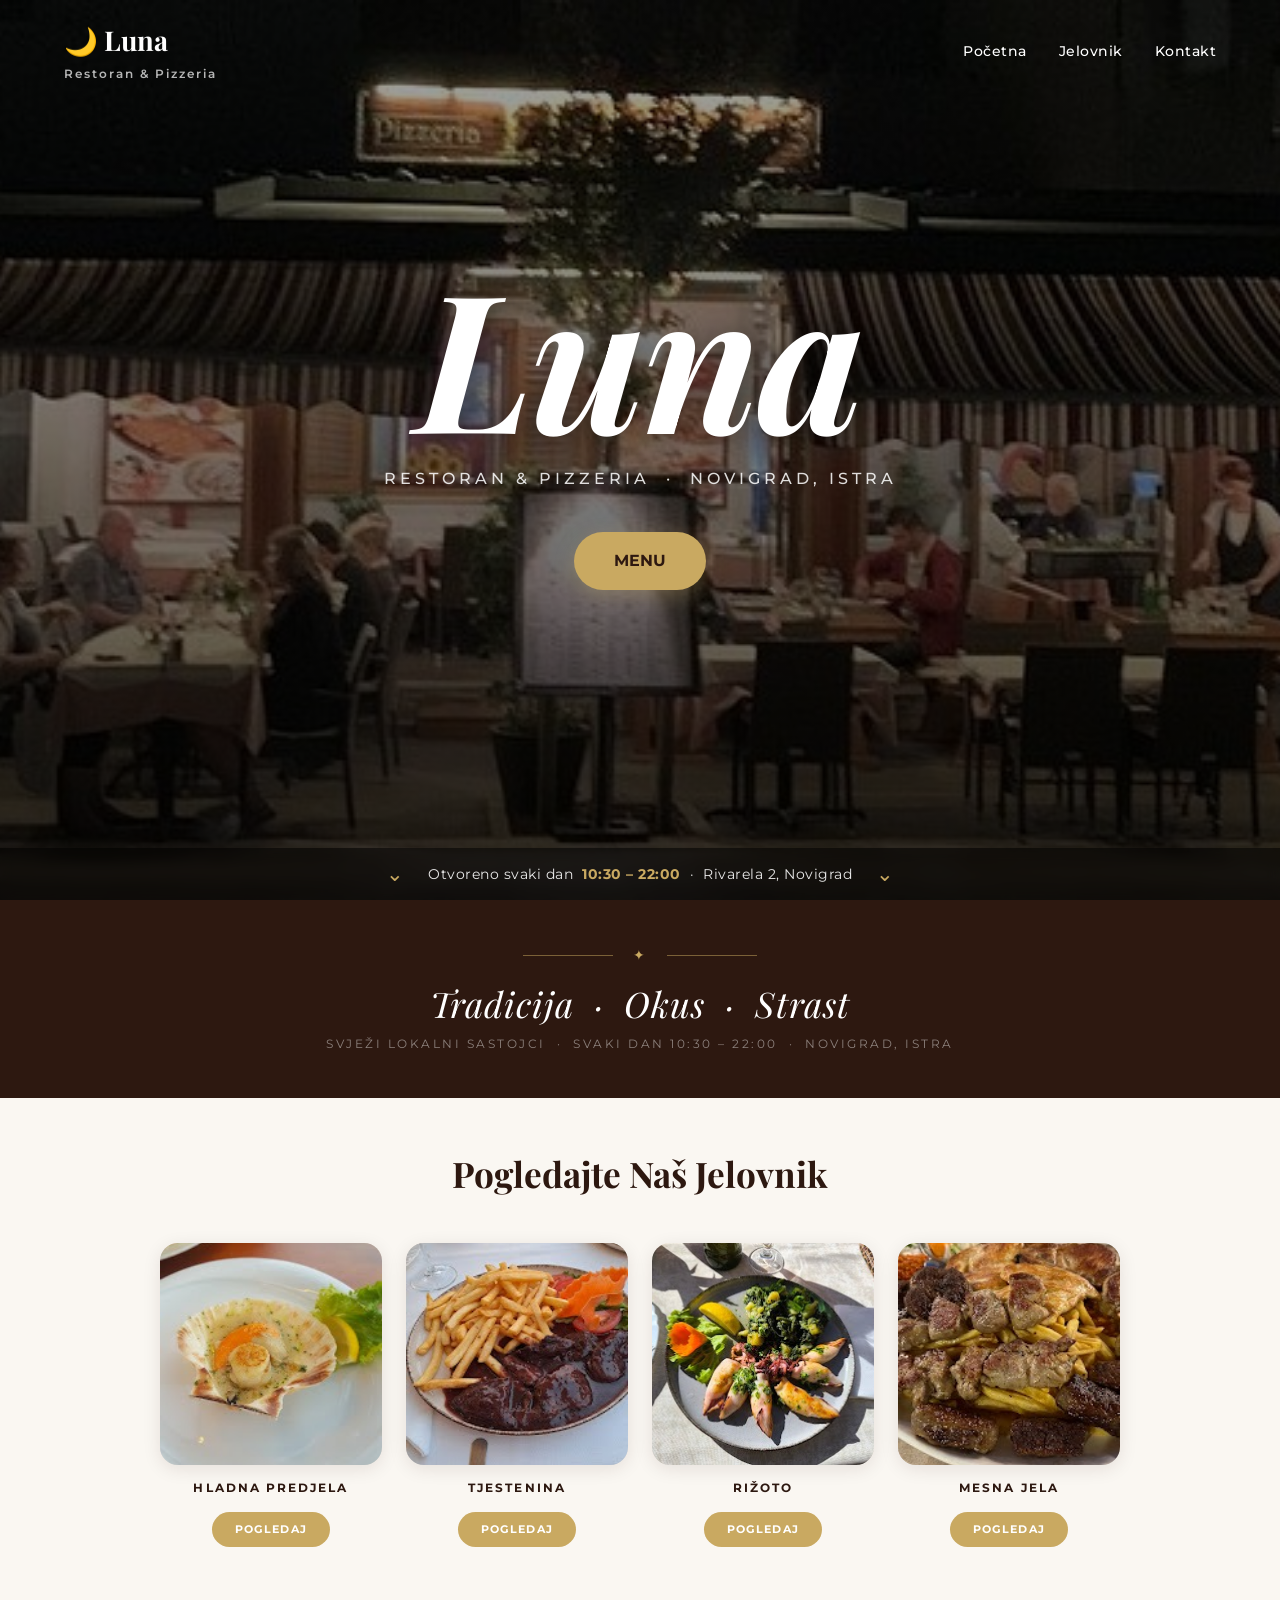
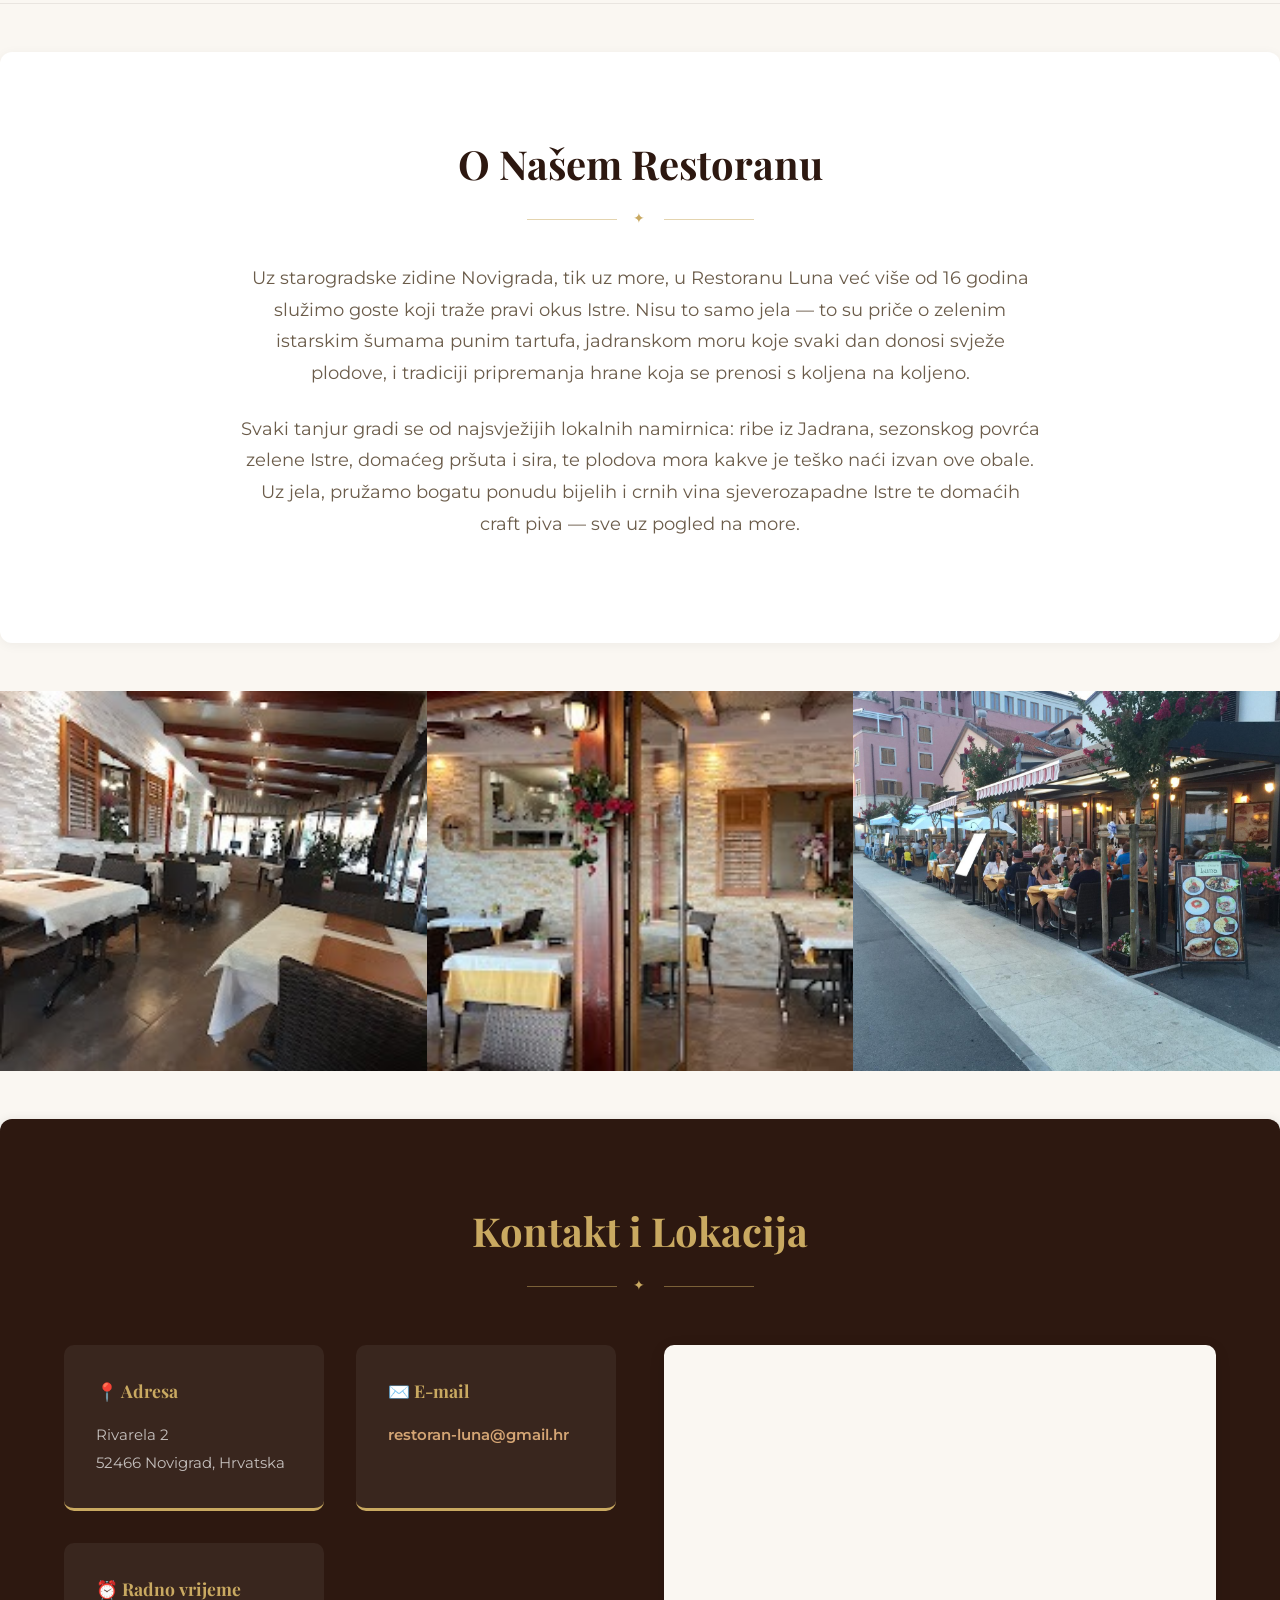
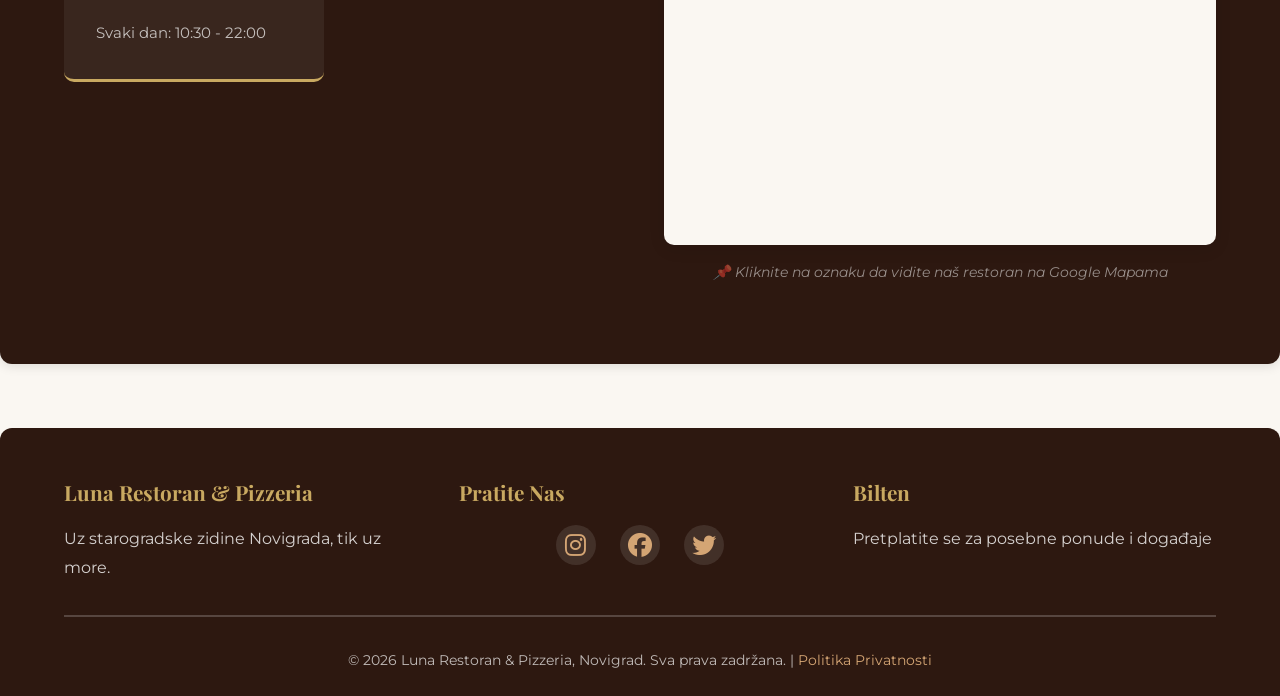
==== index.html @ b3b8ccbe "Add files via upload" ====
<!DOCTYPE html>
<html lang="hr">
<head>
    <meta charset="UTF-8">
    <meta name="viewport" content="width=device-width, initial-scale=1.0">
    <title>Luna Restoran &amp; Pizzeria | Novigrad, Istra</title>
    <meta name="description" content="Restoran Luna u Novigradu &mdash; svježa riba, plodovi mora, istarska tjestenina, pizza i lokalna vina. Otvoreni svaki dan od 10:30 do 22:00. Rivarela 2, Novigrad.">
    <meta name="keywords" content="restoran Novigrad, pizzeria Novigrad, riba Novigrad, istarska kuhinja, plodovi mora Istra, tartufi Istra, Luna restoran">
    <meta name="author" content="MoonLight">
    <meta name="robots" content="index, follow">
    <meta name="language" content="Croatian">
    
    <!-- Open Graph Tags for Social Media -->
    <meta property="og:title" content="Luna Restoran &amp; Pizzeria | Novigrad, Istra">
    <meta property="og:description" content="Svježa riba, plodovi mora, istarska tjestenina i pizza uz starogradske zidine i pogled na more. Svaki dan 10:30&ndash;22:00.">
    <meta property="og:type" content="website">
    <meta property="og:url" content="https://vericavje8-rgb.github.io/MoonLIght/index.html">
    <meta property="og:image" content="https://vericavje8-rgb.github.io/MoonLIght/assets/images/Ambiijent/Eksterijer/eksterijer_1.jpg">
    
    <!-- Twitter Card Tags -->
    <meta name="twitter:card" content="summary_large_image">
    <meta name="twitter:title" content="Luna Restoran &amp; Pizzeria | Novigrad">
    <meta name="twitter:description" content="Istarska kuhinja, riba s roštilja, tartufi i domaća vina uz stare zidine Novigrada, tik uz more. Svaki dan od 10:30.">
    <meta name="twitter:image" content="https://vericavje8-rgb.github.io/MoonLIght/assets/images/Ambiijent/Eksterijer/eksterijer_1.jpg">
    
    <!-- Canonical URL -->
    <link rel="canonical" href="https://vericavje8-rgb.github.io/MoonLIght/index.html">
    
    <!-- Schema.org Markup - Restaurant -->
    <script type="application/ld+json">
    {
      "@context": "https://schema.org/",
      "@type": "Restaurant",
      "name": "Luna Restoran i Pizzeria",
      "image": "https://vericavje8-rgb.github.io/MoonLIght/assets/images/Ambiijent/Eksterijer/eksterijer_1.jpg",
      "description": "Restoran i pizzeria u Novigradu. Svježa riba, plodovi mora, istarska tjestenina, pizza i lokalna vina uz starogradske zidine, tik uz more.",
      "url": "https://vericavje8-rgb.github.io/MoonLIght/",
      "telephone": "+38552758XXX",
      "email": "restoran-luna@gmail.hr",
      "address": {
        "@type": "PostalAddress",
        "streetAddress": "Rivarela 2",
        "addressLocality": "Novigrad",
        "postalCode": "52466",
        "addressCountry": "HR"
      },
      "geo": {
        "@type": "GeoCoordinates",
        "latitude": 45.3148525,
        "longitude": 13.5614997
      },
      "openingHours": "Mo-Su 10:30-22:00",
      "priceRange": "$$",
      "servesCuisine": "Mediterranean, Croatian, Pizza",
      "menu": "https://vericavje8-rgb.github.io/MoonLIght/menu2.html"
    }
    </script>
    
    <!-- Site Configuration -->
    <script src="assets/js/config.js"></script>
    
    <!-- Performance: Preconnect to external domains for faster loading -->
    <link rel="preconnect" href="https://fonts.googleapis.com">
    <link rel="preconnect" href="https://fonts.gstatic.com" crossorigin>
    <link rel="preconnect" href="https://cdnjs.cloudflare.com" crossorigin>
    
    <!-- Font Awesome Icons -->
    <link rel="stylesheet" href="https://cdnjs.cloudflare.com/ajax/libs/font-awesome/6.4.0/css/all.min.css">
    
    <link href="https://fonts.googleapis.com/css2?family=Playfair+Display:wght@700&family=Montserrat:wght@400;600;700&display=swap" rel="stylesheet">
    <link rel="stylesheet" href="assets/css/style.css">
    
    <!-- Performance Script: Lazy loading, optimization, monitoring -->
    <script src="assets/js/performance.js" defer></script>
</head>
<body>
    <header id="site-header">
        <div class="container">
            <div class="logo">
                <a href="#home">🌙 <span>Luna</span></a>
                <p class="tagline">Restoran &amp; Pizzeria</p>
            </div>
            <nav>
                <ul>
                    <li><a href="#about">Početna</a></li>
                    <li><a href="menu2.html">Jelovnik</a></li>
                  <!--  <li><a href="#ambiance">Ambijent</a></li>-->
                    <li><a href="#contact">Kontakt</a></li>
                </ul>
            </nav>

        </div>
    </header>

    <section class="hero" id="home" style="background-image: url('assets/images/Ambiijent/Eksterijer/pročelje_noć.jpg');">
        <div class="hero-overlay"></div>
        <div class="hero-body">
            <h1 class="hero-title">Luna</h1>
            <p class="hero-sub">RESTORAN &amp; PIZZERIA &nbsp;&middot;&nbsp; NOVIGRAD, ISTRA</p>
            <a href="menu2.html" class="btn btn-primary"> MENU</a>
        </div>
        <div class="hero-bottom-bar">
            <span class="hbb-chevron">&#8964;</span>
            <span>Otvoreno svaki dan &nbsp;<strong>10:30 &ndash; 22:00</strong>&nbsp; &middot; &nbsp;Rivarela 2, Novigrad</span>
            <span class="hbb-chevron">&#8964;</span>
        </div>
    </section>

    <section class="idx-intro">
        <div class="container">
            <div class="menu-intro-ornament">
                <span class="ornament-line"></span>
                <span class="ornament-icon">✦</span>
                <span class="ornament-line"></span>
            </div>
            <p class="menu-intro-tagline">Tradicija &nbsp;·&nbsp; Okus &nbsp;·&nbsp; Strast</p>
            <p class="menu-intro-note">Svježi lokalni sastojci &nbsp;&middot;&nbsp; Svaki dan 10:30 &ndash; 22:00 &nbsp;&middot;&nbsp; Novigrad, Istra</p>
        </div>
    </section>

    <!-- CATEGORY CARDS -->
    <section class="cat-strip">
        <h2 class="cat-strip-title">Pogledajte Naš Jelovnik</h2>
        <div class="cat-strip-cards">
            <div class="cat-card">
                <div class="cat-card-img"><img src="assets/images/food/riba-plodovi/jakopove_kapice.jpg" alt="Hladna Predjela"></div>
                <span class="cat-card-name">Hladna Predjela</span>
                <a href="menu2.html" class="cat-card-btn">Pogledaj</a>
            </div>
            <div class="cat-card">
                <div class="cat-card-img"><img src="assets/images/food/meso/medaljoni_u_umaku_od_vina.jpg" alt="Tjestenina"></div>
                <span class="cat-card-name">Tjestenina</span>
                <a href="menu2.html" class="cat-card-btn">Pogledaj</a>
            </div>
            <div class="cat-card">
                <div class="cat-card-img"><img src="assets/images/food/riba-plodovi/riba-plodovi_3.jpg" alt="Rižoto"></div>
                <span class="cat-card-name">Rižoto</span>
                <a href="menu2.html" class="cat-card-btn">Pogledaj</a>
            </div>
            <div class="cat-card">
                <div class="cat-card-img"><img src="assets/images/food/meso/mesna_plata_za_dvoje.jpg" alt="Mesna Jela"></div>
                <span class="cat-card-name">Mesna Jela</span>
                <a href="menu2.html" class="cat-card-btn">Pogledaj</a>
            </div>
        </div>
    </section>

    <section class="about" id="about">
        <div class="container">
            <div class="about-content">
                <div class="about-text">
                    <h2>O Našem Restoranu</h2>
                    <div class="about-ornament">
                        <span class="ornament-line"></span>
                        <span class="ornament-icon">✦</span>
                        <span class="ornament-line"></span>
                    </div>
                    <p>Uz starogradske zidine Novigrada, tik uz more, u Restoranu Luna već više od 16 godina služimo goste koji traže pravi okus Istre. Nisu to samo jela &mdash; to su priče o zelenim istarskim šumama punim tartufa, jadranskom moru koje svaki dan donosi svježe plodove, i tradiciji pripremanja hrane koja se prenosi s koljena na koljeno.</p>
                    <p>Svaki tanjur gradi se od najsvježijih lokalnih namirnica: ribe iz Jadrana, sezonskog povrća zelene Istre, domaćeg pršuta i sira, te plodova mora kakve je teško naći izvan ove obale. Uz jela, pružamo bogatu ponudu bijelih i crnih vina sjeverozapadne Istre te domaćih craft piva &mdash; sve uz pogled na more.</p>
                
                </div>
            </div>
        </div>
    </section>

    <!-- PHOTO GALLERY -->
    <section class="resto-gallery">
        <div class="resto-gallery-grid">
            <div class="resto-gallery-item">
                <img src="assets/images/Ambiijent/Interijer/interijer_1.jpg" alt="Unutrašnjost restorana" loading="lazy">
            </div>
            <div class="resto-gallery-item">
                <img src="assets/images/Ambiijent/Interijer/interijer_2.jpg" alt="Unutrašnjost restorana" loading="lazy">
            </div>
            <div class="resto-gallery-item">
                <img src="assets/images/Ambiijent/Eksterijer/eksterijer7.jpeg" alt="Luna Restoran i Pizzeria" loading="lazy">
            </div>
        </div>
    </section>

    

    
    <section class="contact" id="contact">
        <div class="container">
            <h2>Kontakt i Lokacija</h2>
            <div class="contact-ornament">
                <span class="ornament-line"></span>
                <span class="ornament-icon">✦</span>
                <span class="ornament-line"></span>
            </div>
            <div class="contact-wrapper">
                <div class="contact-info-section">
                    <div class="contact-info">
                        <div class="info-block">
                            <h3>📍 Adresa</h3>
                            <p>Rivarela 2<br>52466 Novigrad, Hrvatska</p>
                        </div>
                        <div class="info-block">
                            <h3>✉️ E-mail</h3>
                            <p><a href="mailto:restoran-luna@gmail.hr">restoran-luna@gmail.hr</a></p>
                        </div>
                        <div class="info-block">
                            <h3>⏰ Radno vrijeme</h3>
                            <p>Svaki dan: 10:30 - 22:00</p>
                        </div>
                    </div>
                </div>
                
                <div class="map-section">
                    <div class="map-container">
                        <iframe src="https://www.google.com/maps/embed?pb=!1m18!1m12!1m3!1d2807.0!2d13.5614997!3d45.3148525!2m3!1f0!2f0!3f0!3m2!1i1024!2i768!4f13.1!3m3!1m2!1s0x477c9b8d39363c9d%3A0x4a4dfd7f8b6f4450!2sLuna%20Restoran%20and%20Pizzeria!5e0!3m2!1shr!2shr!4v1234567890" 
                                width="100%" 
                                height="100%" 
                                style="border:0;" 
                                allowfullscreen="" 
                                loading="lazy" 
                                referrerpolicy="no-referrer-when-downgrade"
                                class="map-iframe">
                        </iframe>
                    </div>
                    <p class="map-note">📌 Kliknite na oznaku da vidite naš restoran na Google Mapama</p>
                </div>
            </div>
        </div>
    </section>

    <!-- RESERVATION SECTION - COMMENTED OUT FOR FUTURE USE
    <section class="reservation" id="reservation">
        <div class="container">
            <h2>Make a Reservation</h2>
            <p>Reserve your table for an unforgettable evening</p>
            <form class="reservation-form">
                <div class="form-row">
                    <input type="text" placeholder="Your Name" required>
                    <input type="email" placeholder="Email Address" required>
                </div>
                <div class="form-row">
                    <input type="date" required>
                    <input type="time" required>
                </div>
                <div class="form-row">
                    <select required>
                        <option value="">Number of Guests</option>
                        <option value="1">1 Guest</option>
                        <option value="2">2 Guests</option>
                        <option value="3">3 Guests</option>
                        <option value="4">4 Guests</option>
                        <option value="5">5 Guests</option>
                        <option value="6+">6+ Guests</option>
                    </select>
                </div>
                <textarea placeholder="Special Requests (Allergies, Preferences, etc.)" rows="4"></textarea>
                <button type="submit" class="btn btn-primary">Confirm Reservation</button>
            </form>
        </div>
    </section>
    END OF RESERVATION SECTION -->

    <footer>
        <div class="container">
            <div class="footer-content">
                <div class="footer-section">
                    <h4>Luna Restoran &amp; Pizzeria</h4>
                    <p>Uz starogradske zidine Novigrada, tik uz more.</p>
                </div>
                <div class="footer-section">
                    <h4>Pratite Nas</h4>
                    <p class="social-links">
                        <a href="#" target="_blank" title="Instagram"><i class="fab fa-instagram"></i></a>
                        <a href="#" target="_blank" title="Facebook"><i class="fab fa-facebook"></i></a>
                        <a href="#" target="_blank" title="Twitter"><i class="fab fa-twitter"></i></a>
                    </p>
                </div>
                <div class="footer-section">
                    <h4>Bilten</h4>
                    <p>Pretplatite se za posebne ponude i događaje</p>
                </div>
            </div>
            <hr>
            <p class="copyright">&copy; 2026 Luna Restoran &amp; Pizzeria, Novigrad. Sva prava zadržana. | <a href="#">Politika Privatnosti</a></p>
        </div>
    </footer>
    <script>
        // Header: transparent -> solid on scroll
        const header = document.getElementById('site-header');
        window.addEventListener('scroll', () => {
            header.classList.toggle('scrolled', window.scrollY > 60);
        });
    </script>
</body>
</html>
---- assets/css/style.css ----
/* ============ CSS Variables & Reset ============ */
:root {
    --primary: #2d1810;
    --secondary: #8b6f47;
    --accent: #d4a574;
    --light-bg: #faf7f2;
    --text-dark: #2d1810;
    --text-light: #6b5c4a;
    --white: #ffffff;
    --gold: #c9a961;
    --font-serif: 'Playfair Display', serif;
    --font-sans: 'Montserrat', sans-serif;
}

* {
    box-sizing: border-box;
    margin: 0;
    padding: 0;
}

html {
    scroll-behavior: smooth;
}

body {
    font-family: var(--font-sans);
    color: var(--text-dark);
    background: var(--light-bg);
    line-height: 1.6;
}

.container {
    width: 90%;
    max-width: 1200px;
    margin: 0 auto;
}

a {
    color: inherit;
    text-decoration: none;
}

a:hover {
    color: var(--gold);
}

/* ============ Header & Navigation ============ */
header {
    background: transparent;
    color: var(--white);
    padding: 1.2rem 0;
    position: fixed;
    top: 0;
    left: 0;
    right: 0;
    z-index: 100;
    transition: background 0.35s ease, box-shadow 0.35s ease, padding 0.35s ease;
}

header.scrolled {
    background: var(--primary);
    box-shadow: 0 4px 12px rgba(0,0,0,0.25);
    padding: 0.8rem 0;
}

header .container {
    display: flex;
    justify-content: space-between;
    align-items: center;
    gap: 2rem;
}

.logo a {
    font-family: var(--font-serif);
    font-size: 1.7rem;
    font-weight: 700;
    color: var(--gold);
    text-decoration: none;
    display: flex;
    align-items: center;
    gap: 0.4rem;
}

.logo span {
    color: var(--white);
}

.tagline {
    font-size: 0.72rem;
    letter-spacing: 2px;
    color: rgba(255,255,255,0.7);
    font-weight: 600;
    margin-top: 2px;
}

nav ul {
    list-style: none;
    display: flex;
    gap: 2rem;
    align-items: center;
}

nav a {
    color: var(--white);
    text-decoration: none;
    font-weight: 500;
    font-size: 0.9rem;
    letter-spacing: 0.5px;
    transition: color 0.3s ease;
    position: relative;
}

nav a:hover {
    color: var(--gold);
}

nav a::after {
    content: '';
    position: absolute;
    bottom: -5px;
    left: 0;
    width: 0;
    height: 2px;
    background: var(--gold);
    transition: width 0.3s ease;
}

nav a:hover::after {
    width: 100%;
}

/* Two CTA buttons in header */
.nav-cta {
    display: flex;
    gap: 0.75rem;
    align-items: center;
}

.btn-nav-menu {
    background: var(--gold);
    color: var(--primary) !important;
    padding: 0.55rem 1.2rem;
    border-radius: 4px;
    font-weight: 700;
    font-size: 0.85rem;
    letter-spacing: 0.3px;
    transition: all 0.3s ease;
    text-decoration: none;
}

.btn-nav-menu:hover {
    background: var(--accent);
    transform: translateY(-2px);
}

.btn-nav-reservation {
    background: #2a7abf;
    color: var(--white) !important;
    padding: 0.55rem 1.2rem;
    border-radius: 4px;
    font-weight: 700;
    font-size: 0.85rem;
    letter-spacing: 0.3px;
    transition: all 0.3s ease;
    text-decoration: none;
}

.btn-nav-reservation:hover {
    background: #1f5f96;
    transform: translateY(-2px);
}

/* ============ Hero Section ============ */
.hero {
    background-size: cover;
    background-position: center top;
    background-attachment: scroll;
    color: var(--white);
    min-height: 100vh;
    display: flex;
    flex-direction: column;
    align-items: center;
    justify-content: center;
    position: relative;
    padding: 0;
}

.hero-overlay {
    position: absolute;
    inset: 0;
    background: linear-gradient(to bottom, rgba(0,0,0,0.35) 0%, rgba(0,0,0,0.55) 60%, rgba(0,0,0,0.75) 100%);
    z-index: 1;
}

.hero-body {
    position: relative;
    z-index: 2;
    text-align: center;
    padding: 2rem 1rem;
    flex: 1;
    display: flex;
    flex-direction: column;
    align-items: center;
    justify-content: center;
}

.hero-title {
    font-family: var(--font-serif);
    font-size: clamp(5rem, 16vw, 12rem);
    font-weight: 700;
    font-style: italic;
    color: var(--white);
    line-height: 1;
    margin-bottom: 1rem;
    text-shadow: 0 4px 30px rgba(0,0,0,0.5);
    letter-spacing: -2px;
}

.hero-sub {
    font-size: clamp(0.75rem, 2vw, 1rem);
    letter-spacing: 4px;
    text-transform: uppercase;
    color: rgba(255,255,255,0.85);
    margin-bottom: 2.5rem;
    font-weight: 500;
}

/* Bottom info bar */
.hero-bottom-bar {
    position: relative;
    z-index: 2;
    width: 100%;
    background: rgba(0,0,0,0.55);
    backdrop-filter: blur(6px);
    padding: 0.9rem 2rem;
    display: flex;
    align-items: center;
    justify-content: center;
    gap: 1.5rem;
    font-size: 0.9rem;
    color: rgba(255,255,255,0.9);
    letter-spacing: 0.5px;
}

.hero-bottom-bar strong {
    color: var(--gold);
}

.hbb-chevron {
    color: var(--gold);
    font-size: 1.3rem;
    line-height: 1;
}

@media (max-width: 768px) {
    .hero-title {
        font-size: clamp(4rem, 20vw, 7rem);
    }

    .hero-bottom-bar {
        font-size: 0.78rem;
        gap: 0.8rem;
        padding: 0.75rem 1rem;
        flex-wrap: wrap;
        text-align: center;
    }

    .hbb-chevron { display: none; }
}

@media (max-width: 480px) {
    .hero-title { letter-spacing: -1px; }
    .hero-sub { letter-spacing: 2px; }
}
/* ============ Buttons ============ */
.btn {
    display: inline-block;
    padding: 1rem 2.5rem;
    border-radius: 50px;
    font-weight: 700;
    text-decoration: none;
    border: none;
    cursor: pointer;
    transition: all 0.3s ease;
    font-size: 1rem;
    box-shadow: 0 4px 15px rgba(3, 102, 214, 0.3);
}

.btn-primary {
    background: var(--gold);
    color: var(--primary);
    box-shadow: 0 6px 20px rgba(201, 169, 97, 0.3);
}

.btn-primary:hover {
    background: var(--accent);
    transform: translateY(-2px);
    box-shadow: 0 8px 25px rgba(201, 169, 97, 0.4);
}

/* ============ Index Signature Strip ============ */
.idx-intro {
    background: var(--primary);
    padding: 2.8rem 0;
    text-align: center;
    margin: 0;
}

.menu-intro-ornament {
    display: flex;
    align-items: center;
    justify-content: center;
    gap: 1.2rem;
    margin-bottom: 1rem;
}

.ornament-line {
    flex: 0 0 90px;
    height: 1px;
    background: var(--gold);
    opacity: 0.5;
}

.ornament-icon {
    color: var(--gold);
    font-size: 0.85rem;
    letter-spacing: 3px;
}

.menu-intro-tagline {
    font-family: var(--font-serif);
    font-size: clamp(1.4rem, 3.5vw, 2.2rem);
    font-style: italic;
    color: var(--white);
    letter-spacing: 1px;
    margin: 0 0 0.6rem 0;
    line-height: 1.2;
}

.menu-intro-note {
    font-size: 0.75rem;
    letter-spacing: 2.5px;
    text-transform: uppercase;
    color: rgba(255, 255, 255, 0.45);
    font-family: var(--font-sans);
    margin: 0;
}

/* ============ Section Heading Ornament ============ */
.section-head {
    text-align: center;
    margin-bottom: 3rem;
}

.section-head h2 {
    font-family: var(--font-serif);
    font-size: 2.5rem;
    color: var(--primary);
    margin-bottom: 0.9rem;
}

.section-head h2.light {
    color: var(--gold);
}

.section-ornament {
    display: flex;
    align-items: center;
    justify-content: center;
    gap: 1rem;
}

.section-ornament .ornament-line {
    flex: 0 0 60px;
    opacity: 0.4;
}

.section-ornament .ornament-icon {
    font-size: 0.75rem;
}

/* ============ About Section ============ */
.about {
    background: var(--white);
    padding: 5rem 0;
    border-radius: 12px;
    box-shadow: 0 2px 12px rgba(0, 0, 0, 0.05);
    margin: 3rem 0;
    text-align: center;
}

.about-content {
    display: flex;
    justify-content: center;
}

.about-text {
    max-width: 800px;
}

.about h2 {
    font-family: var(--font-serif);
    color: var(--primary);
    font-size: 2.5rem;
    margin-bottom: 0.75rem;
}

.about-ornament {
    display: flex;
    align-items: center;
    justify-content: center;
    gap: 1rem;
    margin-bottom: 2rem;
}

.about p {
    color: var(--text-light);
    font-size: 1.1rem;
    line-height: 1.8;
    margin-bottom: 1.5rem;
    max-width: none;
}

.highlights {
    display: grid;
    grid-template-columns: repeat(auto-fit, minmax(200px, 1fr));
    gap: 1.5rem;
    margin-top: 3rem;
}

.highlight-item {
    background: var(--primary);
    padding: 2rem 1.5rem;
    border-radius: 10px;
    text-align: center;
    border-bottom: 3px solid var(--gold);
    transition: transform 0.3s ease, box-shadow 0.3s ease;
}

.highlight-item:hover {
    transform: translateY(-6px);
    box-shadow: 0 10px 28px rgba(45, 24, 16, 0.18);
}

.highlight-item h4 {
    color: var(--gold);
    font-size: 1.3rem;
    font-family: var(--font-serif);
    margin-bottom: 0.5rem;
}

.highlight-item p {
    color: rgba(255, 255, 255, 0.7);
    margin: 0;
    font-size: 0.9rem;
    letter-spacing: 0.3px;
}
/* ============ Services Section ============ */
.services {
    background: var(--primary);
    padding: 5rem 0;
    margin: 3rem 0;
    border-radius: 12px;
    box-shadow: 0 2px 12px rgba(0, 0, 0, 0.12);
}

.services h2 {
    text-align: center;
    color: var(--gold);
    font-family: var(--font-serif);
    font-size: 2.5rem;
    margin-bottom: 0.75rem;
}

.services-ornament {
    display: flex;
    align-items: center;
    justify-content: center;
    gap: 1rem;
    margin-bottom: 3rem;
}

.services-ornament .ornament-line {
    background: var(--gold);
}

.services-ornament .ornament-icon {
    color: var(--gold);
}

.grid {
    display: grid;
    grid-template-columns: repeat(auto-fit, minmax(300px, 1fr));
    gap: 1.5rem;
    margin-top: 0;
}

.service {
    background: rgba(255, 255, 255, 0.05);
    border: 1px solid rgba(201, 169, 97, 0.18);
    border-bottom: 3px solid transparent;
    border-radius: 10px;
    padding: 2.5rem;
    text-align: center;
    transition: all 0.3s ease;
}

.service:hover {
    transform: translateY(-6px);
    border-bottom-color: var(--gold);
    background: rgba(255, 255, 255, 0.08);
    box-shadow: 0 12px 30px rgba(0,0,0,0.3);
}

.service-icon {
    font-size: 2.5rem;
    margin-bottom: 1rem;
}

.service h3 {
    color: var(--gold);
    margin-bottom: 0.75rem;
    font-size: 1.2rem;
    font-family: var(--font-serif);
}

.service p {
    color: rgba(255, 255, 255, 0.65);
    line-height: 1.7;
    font-size: 0.95rem;
}

/* ===== RESTAURANT PHOTO GALLERY ===== */
.resto-gallery {
    width: 100%;
    line-height: 0;
}
.resto-gallery-grid {
    display: grid;
    grid-template-columns: repeat(3, 1fr);
    gap: 0;
}
.resto-gallery-item {
    overflow: hidden;
    height: 380px;
}
.resto-gallery-item img {
    width: 100%;
    height: 100%;
    object-fit: cover;
    display: block;
    transition: transform 0.5s ease;
}
.resto-gallery-item:hover img {
    transform: scale(1.04);
}

/* ===== CATEGORY STRIP ===== */
.cat-strip {
    background: var(--light-bg);
    padding: 3rem 2.5rem 3.5rem;
    text-align: center;
    border-bottom: 1px solid rgba(45,24,16,0.08);
}
.cat-strip-title {
    font-family: var(--font-serif);
    font-size: 2.2rem;
    font-weight: 700;
    color: var(--primary);
    margin: 0 0 2.5rem;
}
.cat-strip-cards {
    display: grid;
    grid-template-columns: repeat(4, 1fr);
    gap: 1.5rem;
    max-width: 960px;
    margin: 0 auto;
}
.cat-card {
    display: flex;
    flex-direction: column;
    align-items: center;
    gap: 0.9rem;
    transition: transform 0.3s ease;
}
.cat-card:hover { transform: translateY(-5px); }
.cat-card-img {
    width: 100%;
    aspect-ratio: 1 / 1;
    border-radius: 18px;
    overflow: hidden;
    background: #e8e0d6;
    box-shadow: 0 4px 18px rgba(45,24,16,0.10);
}
.cat-card-img img {
    width: 100%;
    height: 100%;
    object-fit: cover;
    transition: transform 0.5s ease;
    display: block;
}
.cat-card:hover .cat-card-img img { transform: scale(1.06); }
.cat-card-name {
    font-family: var(--font-sans);
    font-size: 0.72rem;
    font-weight: 700;
    letter-spacing: 0.18em;
    text-transform: uppercase;
    color: var(--primary);
}
.cat-card-btn {
    display: inline-block;
    background: var(--gold);
    color: #fff;
    font-family: var(--font-sans);
    font-size: 0.7rem;
    font-weight: 700;
    letter-spacing: 0.12em;
    text-transform: uppercase;
    text-decoration: none;
    padding: 0.55rem 1.4rem;
    border-radius: 50px;
    transition: background 0.25s, transform 0.2s;
}
.cat-card-btn:hover {
    background: var(--primary);
    transform: scale(1.04);
}
@media (max-width: 768px) {
    .resto-gallery { padding: 0 1.5rem; }
    .resto-gallery-grid { 
        grid-template-columns: 1fr; 
        gap: 1rem;
    }
    .resto-gallery-item { height: 260px; }
}
@media (max-width: 600px) {
    .resto-gallery { padding: 0 1rem; }
    .resto-gallery-grid { gap: 0.8rem; }
    .cat-strip { padding: 2rem 1.2rem 2.5rem; }
    .cat-strip-cards { grid-template-columns: repeat(2, 1fr); gap: 1rem; }
    .cat-strip-title { font-size: 1.6rem; }
    .resto-gallery-item { height: 220px; }
}

/* ===== FOOD SHOWCASE ===== */
.food-showcase {
    background: #0e0603;
    padding-top: 4.5rem;
}
.food-showcase-header {
    text-align: center;
    padding: 0 2rem 3rem;
}
.fsh-label {
    display: block;
    font-family: var(--font-sans);
    font-size: 0.68rem;
    font-weight: 600;
    letter-spacing: 0.28em;
    text-transform: uppercase;
    color: var(--gold);
    margin-bottom: 0.7rem;
}
.food-showcase-header h2 {
    font-family: var(--font-serif);
    font-size: 2.8rem;
    color: #fff;
    margin: 0 0 1rem;
    font-weight: 400;
    font-style: italic;
}
.fsh-orn {
    display: flex;
    align-items: center;
    justify-content: center;
    gap: 1rem;
    color: var(--gold);
}
.fsh-orn-line {
    width: 60px;
    height: 1px;
    background: var(--gold);
    opacity: 0.45;
    display: inline-block;
}
.food-showcase-grid {
    display: grid;
    grid-template-columns: 1.4fr 1fr;
    grid-template-rows: repeat(3, 1fr);
    gap: 3px;
    height: 600px;
}
.fsc-card {
    position: relative;
    overflow: hidden;
    cursor: pointer;
}
.fsc-featured {
    grid-row: 1 / 4;
}
.fsc-bg {
    position: absolute;
    inset: 0;
    background-size: cover;
    background-position: center;
    transition: transform 0.7s cubic-bezier(0.25, 0.46, 0.45, 0.94);
}
.fsc-card:hover .fsc-bg {
    transform: scale(1.07);
}
.fsc-card::after {
    content: '';
    position: absolute;
    inset: 0;
    background: linear-gradient(to top, rgba(8,3,1,0.88) 0%, rgba(0,0,0,0.25) 50%, transparent 100%);
    transition: background 0.5s ease;
    z-index: 1;
}
.fsc-card:hover::after {
    background: linear-gradient(to top, rgba(45,24,16,0.92) 0%, rgba(45,24,16,0.38) 55%, transparent 100%);
}
.fsc-tag {
    position: absolute;
    top: 1.1rem;
    left: 1.2rem;
    font-family: var(--font-sans);
    font-size: 0.62rem;
    font-weight: 700;
    letter-spacing: 0.2em;
    text-transform: uppercase;
    color: var(--gold);
    border: 1px solid rgba(201,169,97,0.5);
    padding: 0.28rem 0.65rem;
    border-radius: 2px;
    z-index: 3;
    background: rgba(0,0,0,0.35);
    backdrop-filter: blur(4px);
}
.fsc-info {
    position: absolute;
    bottom: 0;
    left: 0;
    right: 0;
    padding: 1.6rem 1.5rem 1.8rem;
    z-index: 3;
    transform: translateY(5px);
    transition: transform 0.4s ease;
}
.fsc-card:hover .fsc-info {
    transform: translateY(0);
}
.fsc-info h3 {
    font-family: var(--font-serif);
    font-size: 1.35rem;
    font-weight: 600;
    color: #fff;
    margin: 0 0 0.3rem;
    line-height: 1.2;
}
.fsc-featured .fsc-info h3 {
    font-size: 2.1rem;
    font-weight: 400;
    font-style: italic;
    margin-bottom: 0.5rem;
}
.fsc-info p {
    font-size: 0.78rem;
    color: rgba(255,255,255,0.65);
    margin: 0;
    line-height: 1.45;
    letter-spacing: 0.02em;
}
.fsc-link {
    display: inline-block;
    margin-top: 1.2rem;
    font-size: 0.72rem;
    font-weight: 700;
    letter-spacing: 0.14em;
    text-transform: uppercase;
    color: var(--gold);
    text-decoration: none;
    border-bottom: 1px solid rgba(201,169,97,0.45);
    padding-bottom: 2px;
    transition: color 0.3s, border-color 0.3s;
}
.fsc-link:hover {
    color: #fff;
    border-color: rgba(255,255,255,0.6);
}
@media (max-width: 768px) {
    .food-showcase-grid { grid-template-columns: 1fr; grid-template-rows: auto; height: auto; }
    .fsc-featured { grid-row: auto; height: 320px; }
    .fsc-featured .fsc-info h3 { font-size: 1.6rem; }
    .fsc-card { height: 200px; }
}

/* ============ Ambiance Section ============ */
.ambiance {
    background: var(--white);
    color: var(--text-dark);
    padding: 5rem 0;
    border-radius: 12px;
    box-shadow: 0 2px 12px rgba(0, 0, 0, 0.05);
    margin: 3rem 0;
}

.ambiance h2 {
    font-family: var(--font-serif);
    color: var(--primary);
    font-size: 2.5rem;
    text-align: center;
    margin-bottom: 0.75rem;
}

.ambiance-ornament {
    display: flex;
    align-items: center;
    justify-content: center;
    gap: 1rem;
    margin-bottom: 3rem;
}

.ambiance-grid {
    display: grid;
    grid-template-columns: repeat(auto-fit, minmax(250px, 1fr));
    gap: 1.5rem;
}

.ambiance-item {
    background: var(--primary);
    padding: 2.2rem;
    border-radius: 10px;
    border-bottom: 3px solid var(--gold);
    text-align: center;
    transition: transform 0.3s ease, box-shadow 0.3s ease;
}

.ambiance-item:hover {
    transform: translateY(-6px);
    box-shadow: 0 12px 28px rgba(45, 24, 16, 0.2);
}

.ambiance-item h3 {
    font-size: 1.3rem;
    font-family: var(--font-serif);
    margin-bottom: 0.75rem;
    color: var(--gold);
}

.ambiance-item p {
    color: rgba(255, 255, 255, 0.65);
    line-height: 1.8;
    font-size: 0.95rem;
}

/* ============ Practical Info Strip ============ */
.info-strip {
    background: var(--primary);
    padding: 3.5rem 0;
    text-align: center;
}

.info-strip-ornament {
    display: flex;
    align-items: center;
    justify-content: center;
    gap: 1.2rem;
    margin-bottom: 0.75rem;
}

.info-strip-grid {
    display: grid;
    grid-template-columns: repeat(auto-fit, minmax(210px, 1fr));
    gap: 2rem;
    margin-top: 2.5rem;
    text-align: left;
}

.info-strip-block h4 {
    font-family: var(--font-serif);
    color: var(--gold);
    font-size: 1.05rem;
    margin-bottom: 0.9rem;
    padding-bottom: 0.5rem;
    border-bottom: 1px solid rgba(201, 169, 97, 0.25);
    letter-spacing: 0.5px;
}

.info-strip-block ul {
    list-style: none;
    display: flex;
    flex-direction: column;
    gap: 0.45rem;
}

.info-strip-block ul li {
    font-size: 0.88rem;
    color: rgba(255, 255, 255, 0.7);
    font-family: var(--font-sans);
    line-height: 1.5;
}

/* ============ Contact Section ============ */
.contact {
    background: var(--primary);
    padding: 5rem 0;
    border-radius: 12px;
    box-shadow: 0 2px 12px rgba(0, 0, 0, 0.12);
    margin: 3rem 0;
}

.contact h2 {
    font-family: var(--font-serif);
    color: var(--gold);
    font-size: 2.5rem;
    text-align: center;
    margin-bottom: 0.75rem;
}

.contact-ornament {
    display: flex;
    align-items: center;
    justify-content: center;
    gap: 1rem;
    margin-bottom: 3rem;
}

.contact-ornament .ornament-line {
    background: var(--gold);
}

.contact-ornament .ornament-icon {
    color: var(--gold);
}

.contact-wrapper {
    display: grid;
    grid-template-columns: 1fr 1fr;
    gap: 3rem;
    align-items: start;
}

.contact-info-section {
    display: flex;
    flex-direction: column;
}

.contact-info {
    display: grid;
    grid-template-columns: 1fr 1fr;
    gap: 2rem;
}

.info-block {
    background: rgba(255, 255, 255, 0.06);
    padding: 2rem;
    border-radius: 10px;
    border-bottom: 3px solid var(--gold);
    border-left: none;
}

.info-block h3 {
    color: var(--gold);
    margin-bottom: 1rem;
    font-size: 1.1rem;
    font-family: var(--font-serif);
}

.info-block p {
    color: rgba(255, 255, 255, 0.7);
    line-height: 1.8;
    font-size: 0.95rem;
}

.info-block a {
    color: var(--accent);
    font-weight: 600;
    transition: color 0.3s ease;
}

.info-block a:hover {
    color: var(--gold);
}

/* ============ Map Section ============ */
.map-section {
    display: flex;
    flex-direction: column;
    gap: 1rem;
}

.map-container {
    border-radius: 10px;
    overflow: hidden;
    box-shadow: 0 4px 16px rgba(0, 0, 0, 0.1);
    background: var(--light-bg);
    height: 500px;
}

.map-iframe {
    border-radius: 10px;
    transition: transform 0.3s ease;
    width: 100%;
    height: 100%;
    display: block;
}

.map-container:hover .map-iframe {
    transform: scale(1.01);
}

.map-note {
    text-align: center;
    color: rgba(255, 255, 255, 0.5);
    font-size: 0.88rem;
    font-style: italic;
}

/* ============ Reservation Section ============ */
.reservation {
    background: var(--white);
    padding: 5rem 0;
    border-radius: 12px;
    box-shadow: 0 2px 12px rgba(0, 0, 0, 0.05);
    margin: 3rem 0;
    text-align: center;
}

.reservation h2 {
    font-family: var(--font-serif);
    color: var(--primary);
    font-size: 2.5rem;
    margin-bottom: 1rem;
}

.reservation > .container > p {
    color: var(--text-light);
    font-size: 1.1rem;
    margin-bottom: 2.5rem;
}

.reservation-form {
    max-width: 700px;
    margin: 0 auto;
    display: flex;
    flex-direction: column;
    gap: 1.5rem;
}

.form-row {
    display: grid;
    grid-template-columns: 1fr 1fr;
    gap: 1.5rem;
}

input,
select,
textarea {
    padding: 1.2rem;
    border: 2px solid #ddd;
    border-radius: 8px;
    font-family: var(--font-sans);
    font-size: 1rem;
    transition: all 0.3s ease;
    background: #f9f9f9;
    color: var(--text-dark);
}

input::placeholder,
textarea::placeholder {
    color: #999;
}

input:focus,
select:focus,
textarea:focus {
    outline: none;
    border-color: var(--gold);
    background: var(--white);
    box-shadow: 0 0 0 4px rgba(201, 169, 97, 0.1);
}

textarea {
    resize: vertical;
    min-height: 120px;
    grid-column: 1 / -1;
}

/* ============ Footer ============ */
footer {
    background: var(--primary);
    color: var(--white);
    padding: 3rem 0 1.5rem;
    margin-top: 4rem;
    border-radius: 12px 12px 0 0;
}

.footer-content {
    display: grid;
    grid-template-columns: repeat(auto-fit, minmax(250px, 1fr));
    gap: 2rem;
    margin-bottom: 2rem;
}

.footer-section h4 {
    color: var(--gold);
    margin-bottom: 1rem;
    font-family: var(--font-serif);
    font-size: 1.3rem;
}

.footer-section p {
    color: rgba(255, 255, 255, 0.8);
    line-height: 1.8;
}

.footer-section a {
    color: var(--accent);
    font-weight: 500;
    transition: color 0.3s ease;
}

.footer-section a:hover {
    color: var(--gold);
}

/* Social media icons */
.social-links {
    display: flex;
    gap: 1.5rem;
    justify-content: center;
}

.social-links a {
    font-size: 1.5rem;
    width: 2.5rem;
    height: 2.5rem;
    display: flex;
    align-items: center;
    justify-content: center;
    border-radius: 50%;
    background: rgba(255, 255, 255, 0.1);
    transition: all 0.3s ease;
}

.social-links a:hover {
    background: var(--gold);
    color: var(--primary) !important;
    transform: translateY(-3px);
}

footer hr {
    border: 1px solid rgba(255, 255, 255, 0.2);
    margin: 2rem 0;
}

.copyright {
    text-align: center;
    color: rgba(255, 255, 255, 0.7);
    font-size: 0.9rem;
}

.copyright a {
    color: var(--accent);
    transition: color 0.3s ease;
}

.copyright a:hover {
    color: var(--gold);
}

/* ============ Responsive Design ============ */
@media (max-width: 768px) {
    header {
        background: var(--primary);
        box-shadow: 0 4px 12px rgba(0,0,0,0.25);
    }

    header .container {
        flex-direction: column;
        gap: 0.75rem;
    }

    nav ul {
        gap: 1rem;
        flex-wrap: wrap;
        justify-content: center;
    }

    nav a {
        color: #ffffff;
    }

    .nav-cta {
        justify-content: center;
    }

    .about h2,
    .services h2,
    .contact h2,
    .ambiance h2,
    .reservation h2 {
        font-size: 2rem;
    }

    .contact-wrapper {
        grid-template-columns: 1fr;
    }

    .contact-info {
        grid-template-columns: 1fr;
    }

    .map-container {
        height: 400px;
    }

    .form-row {
        grid-template-columns: 1fr;
    }

    .highlights {
        grid-template-columns: 1fr;
    }
}

@media (max-width: 480px) {
    header {
        padding: 0.8rem 0;
    }

    .logo a {
        font-size: 1.3rem;
    }

    nav ul {
        gap: 0.8rem;
        font-size: 0.85rem;
    }

    .btn-nav-menu, .btn-nav-reservation {
        padding: 0.45rem 0.9rem;
        font-size: 0.78rem;
    }

    .about h2,
    .services h2,
    .contact h2,
    .ambiance h2,
    .reservation h2 {
        font-size: 1.8rem;
    }

    .grid {
        grid-template-columns: 1fr;
    }

    .contact-wrapper {
        gap: 2rem;
    }

    .map-container {
        height: 320px;
    }

    .info-block {
        padding: 1.5rem;
    }

    .info-block h3 {
        font-size: 1rem;
    }

    .reservation-form {
        gap: 1rem;
    }

    input,
    select,
    textarea {
        padding: 1rem;
        font-size: 1rem;
    }
}
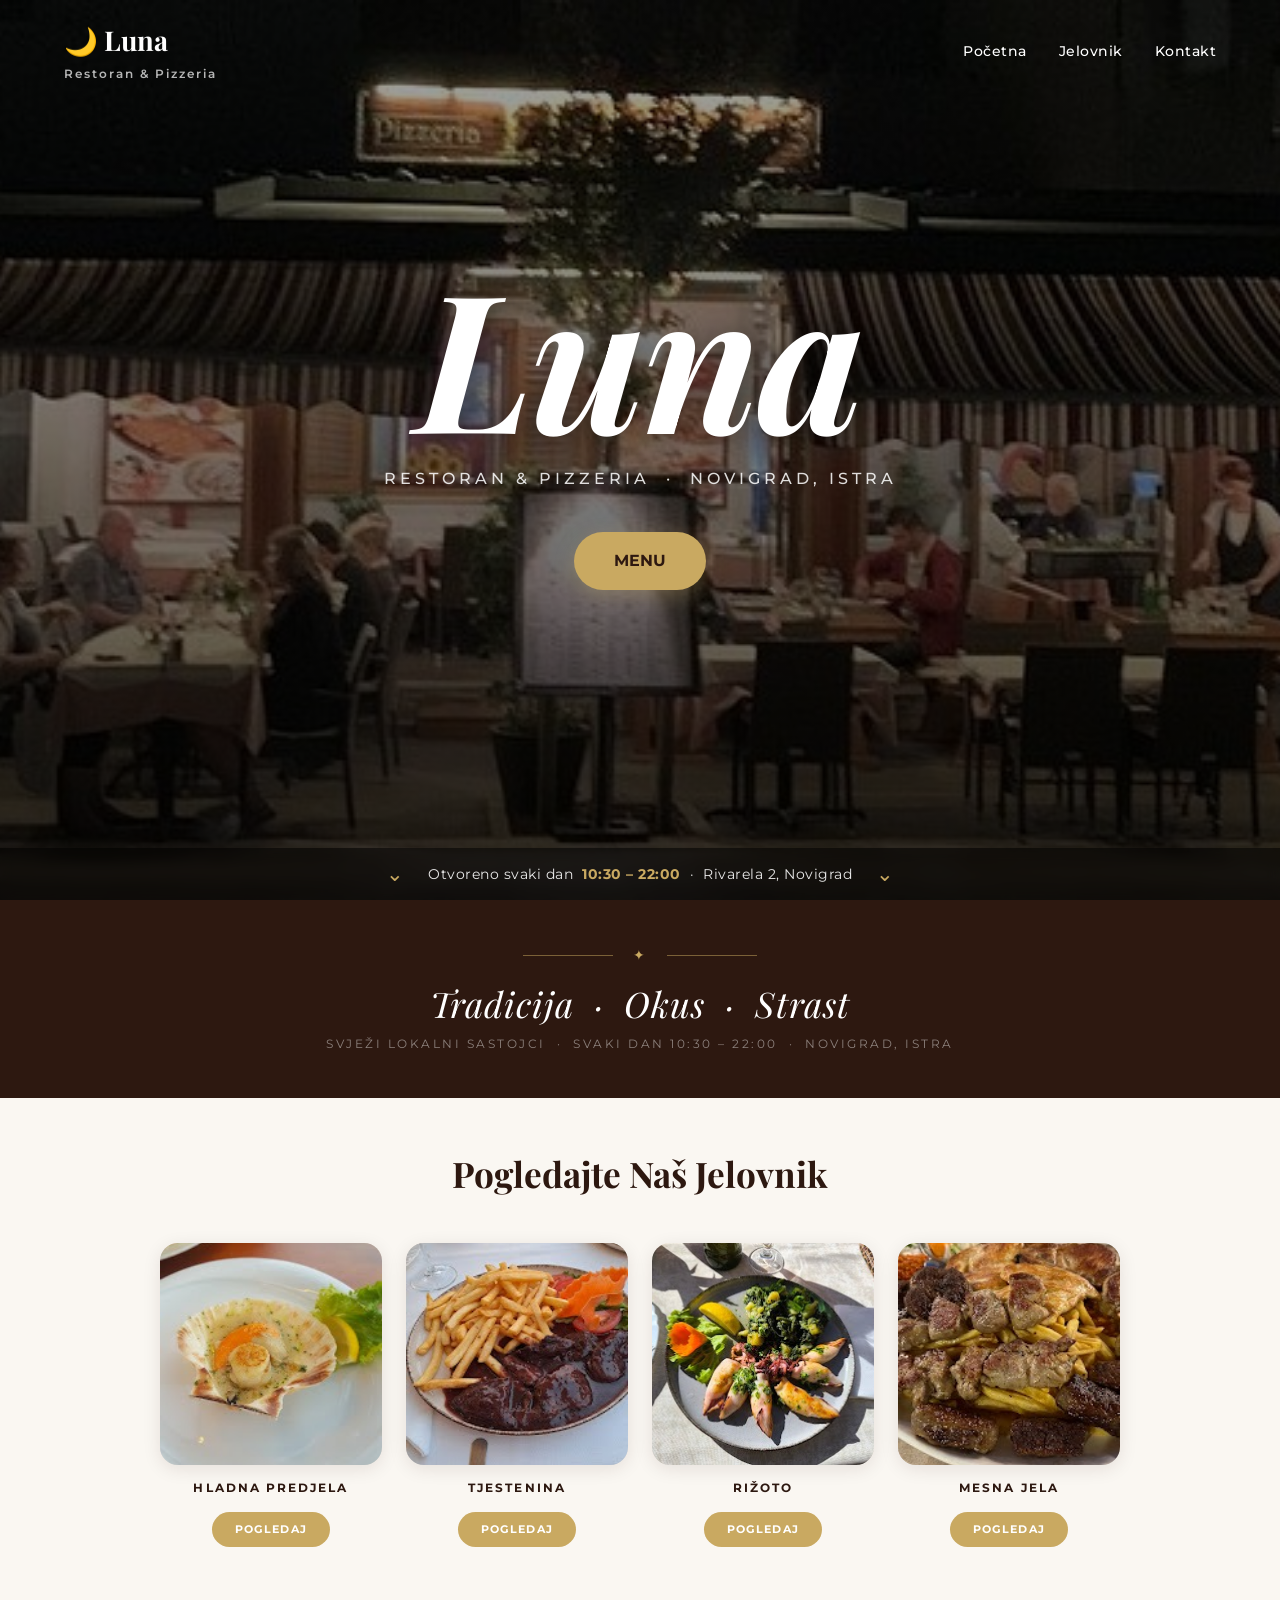
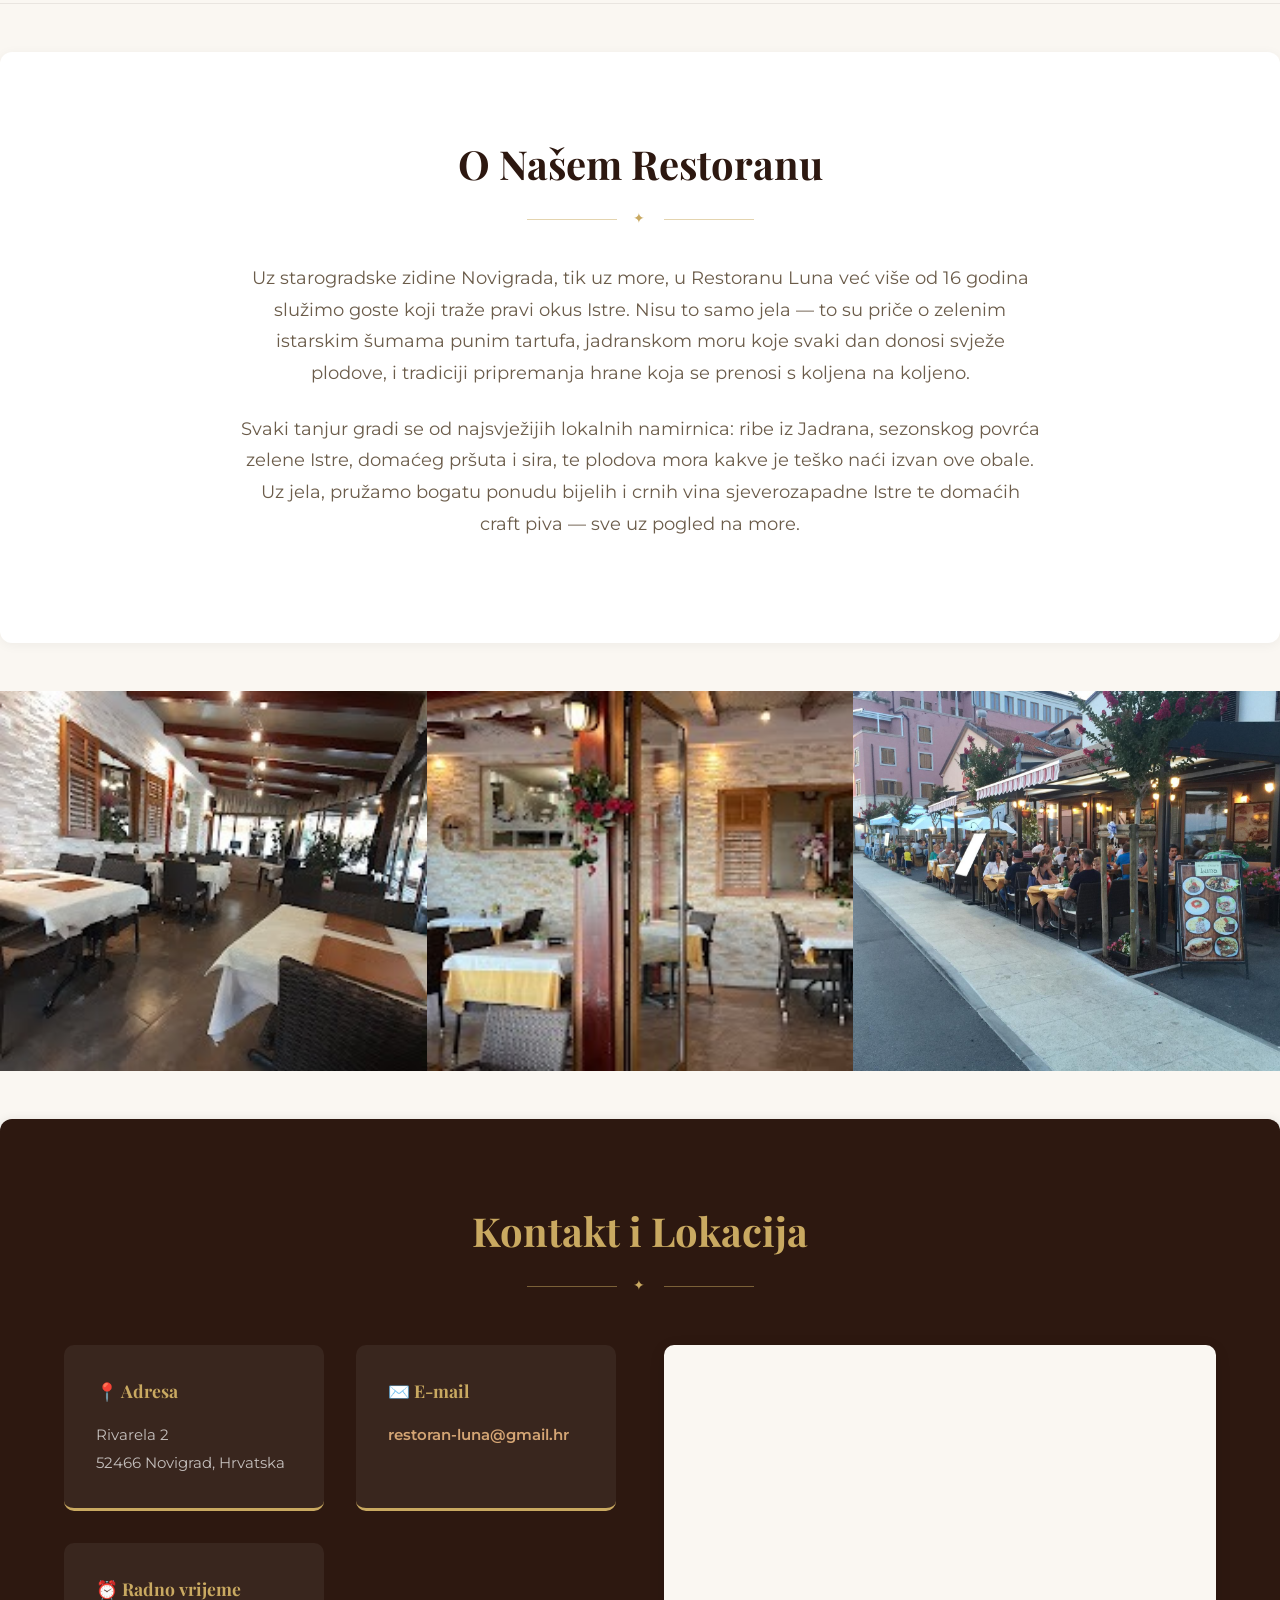
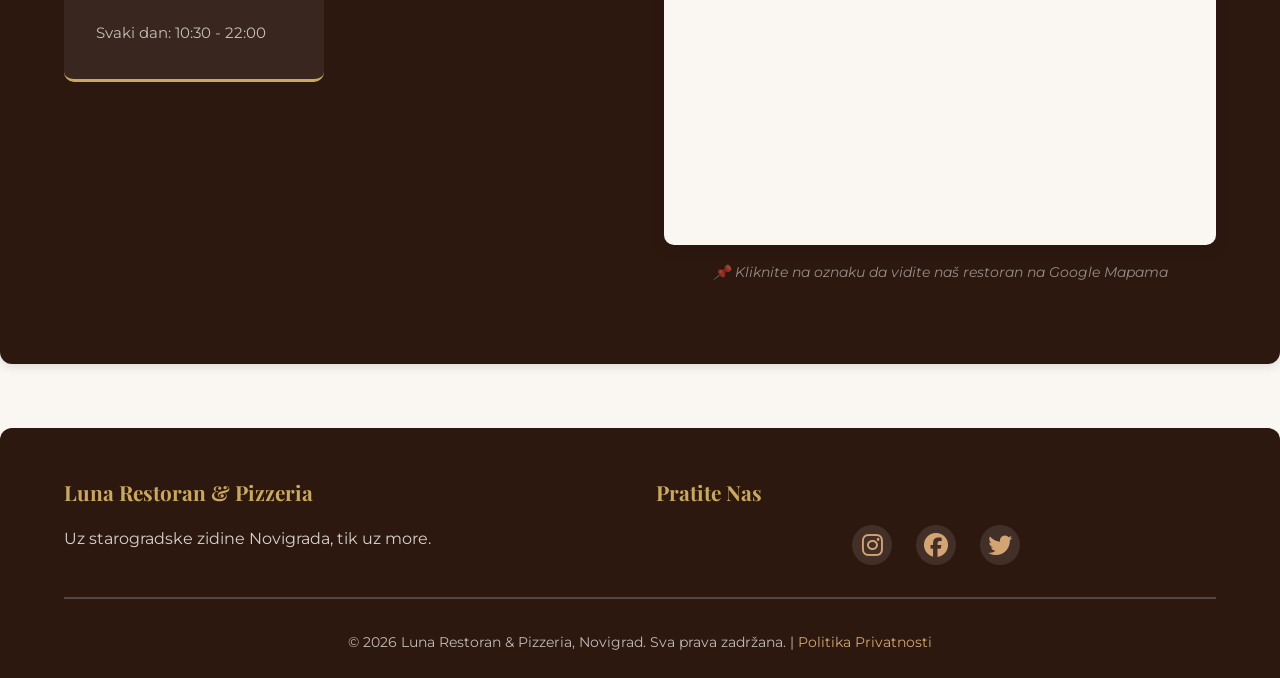
==== commit 457aa604: "detalji" ====
--- a/index.html
+++ b/index.html
@@ -92,7 +92,7 @@
         </div>
     </header>
 
-    <section class="hero" id="home" style="background-image: url('assets/images/Ambiijent/Eksterijer/pročelje_noć.jpg');">
+    <section class="hero" id="home" style="background-image: url('assets/images/Ambiijent/Eksterijer/procelje_noc.jpg');">
         <div class="hero-overlay"></div>
         <div class="hero-body">
             <h1 class="hero-title">Luna</h1>
@@ -166,15 +166,26 @@
     <!-- PHOTO GALLERY -->
     <section class="resto-gallery">
         <div class="resto-gallery-grid">
-            <div class="resto-gallery-item">
+   <!--
+            <div class="hero-gallery-item">              
+                <img src="assets/images/Ambiijent/Interijer/procelje_noc.jpg" alt="Unutrašnjost restorana" loading="lazy">
+            </div>
+             -->
+         
+            <div class="resto-gallery-item">              
                 <img src="assets/images/Ambiijent/Interijer/interijer_1.jpg" alt="Unutrašnjost restorana" loading="lazy">
             </div>
+
             <div class="resto-gallery-item">
                 <img src="assets/images/Ambiijent/Interijer/interijer_2.jpg" alt="Unutrašnjost restorana" loading="lazy">
             </div>
+
             <div class="resto-gallery-item">
                 <img src="assets/images/Ambiijent/Eksterijer/eksterijer7.jpeg" alt="Luna Restoran i Pizzeria" loading="lazy">
             </div>
+                   
+
+
         </div>
     </section>
 
@@ -272,10 +283,10 @@
                         <a href="#" target="_blank" title="Twitter"><i class="fab fa-twitter"></i></a>
                     </p>
                 </div>
-                <div class="footer-section">
+               <!--- <div class="footer-section">
                     <h4>Bilten</h4>
                     <p>Pretplatite se za posebne ponude i događaje</p>
-                </div>
+                </div>-->
             </div>
             <hr>
             <p class="copyright">&copy; 2026 Luna Restoran &amp; Pizzeria, Novigrad. Sva prava zadržana. | <a href="#">Politika Privatnosti</a></p>
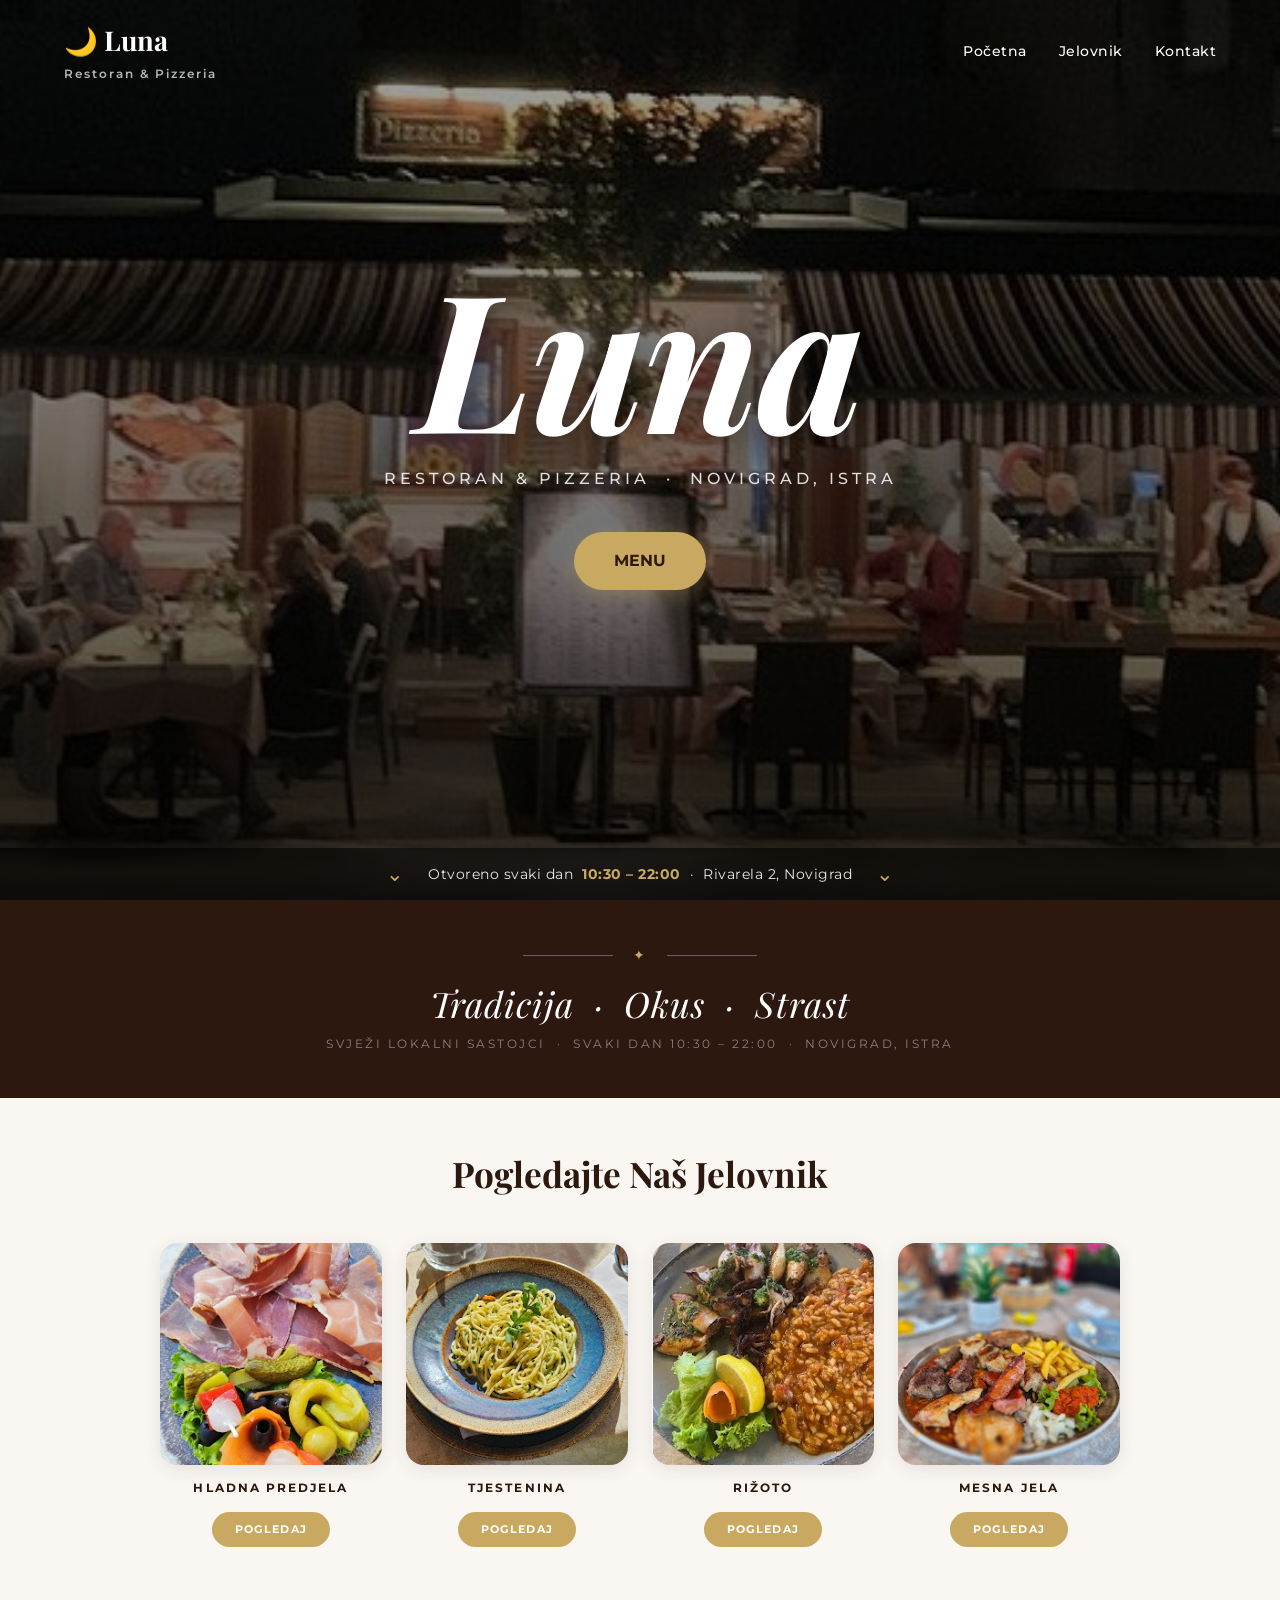
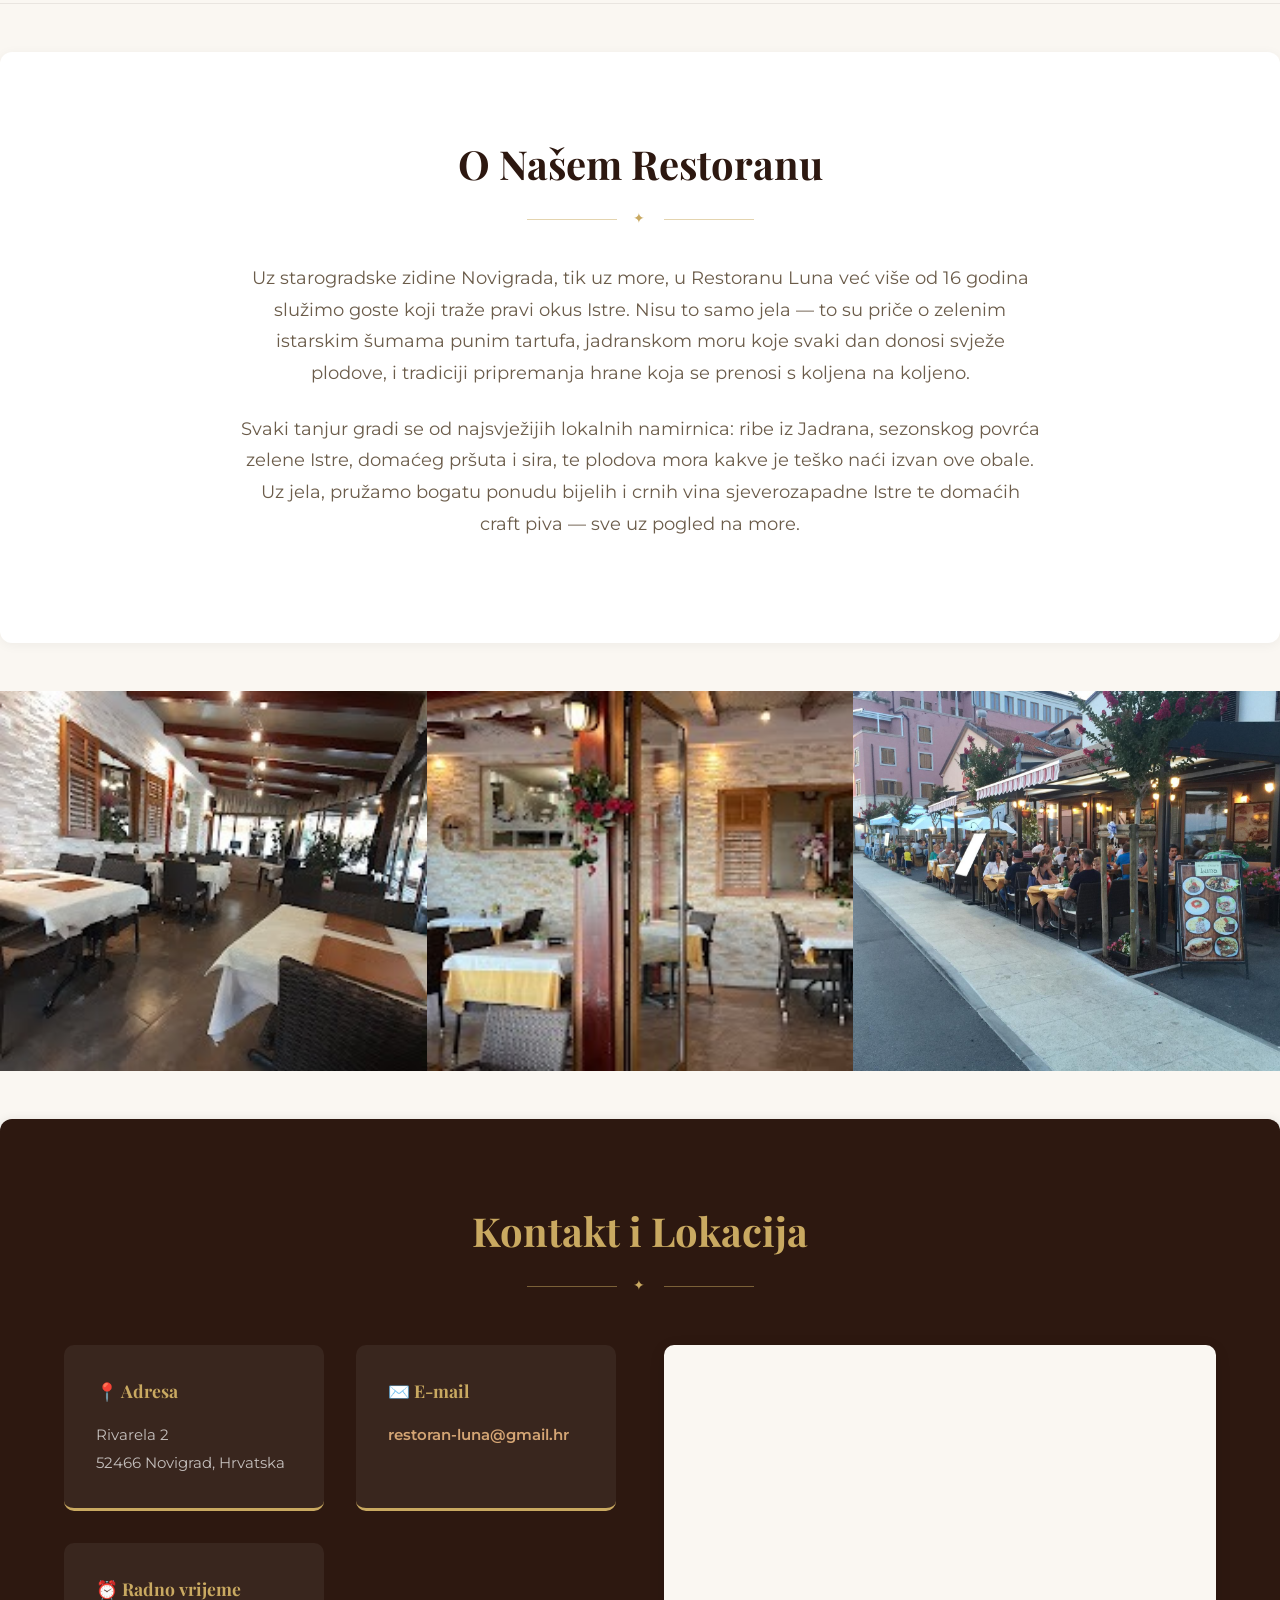
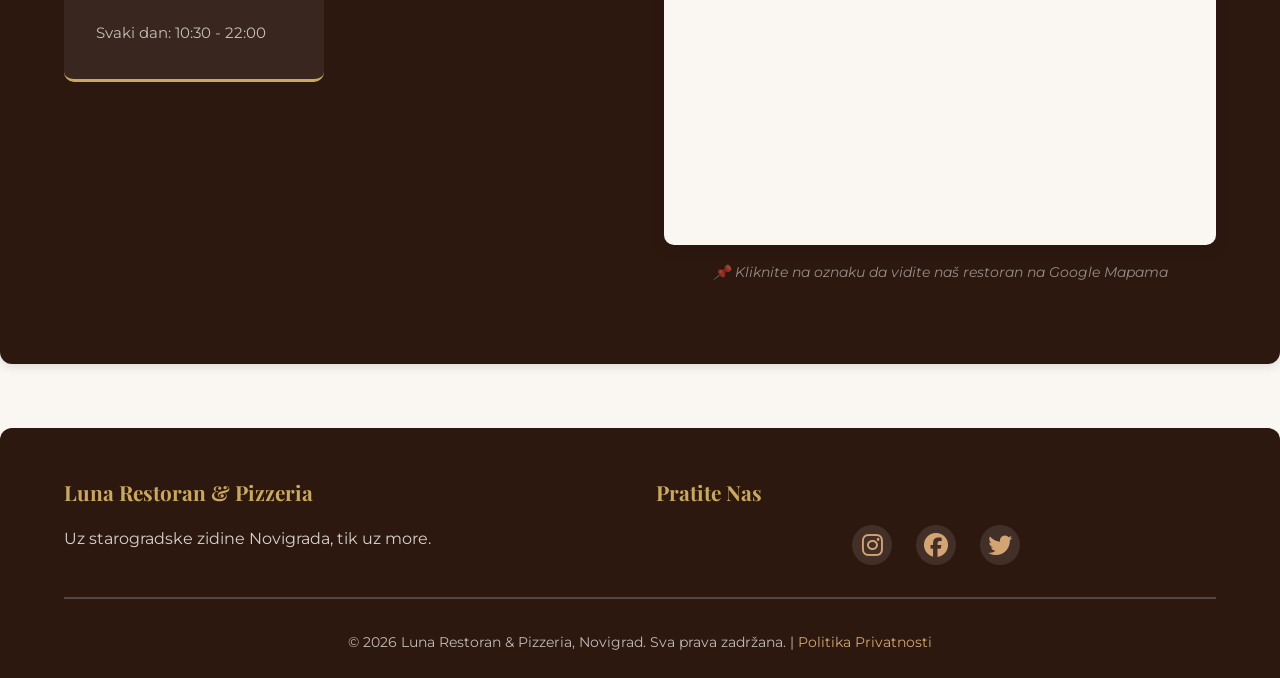
==== commit 09ba6840: "hoem page images  menu" ====
--- a/index.html
+++ b/index.html
@@ -52,7 +52,7 @@
       "openingHours": "Mo-Su 10:30-22:00",
       "priceRange": "$$",
       "servesCuisine": "Mediterranean, Croatian, Pizza",
-      "menu": "https://vericavje8-rgb.github.io/MoonLIght/menu2.html"
+      "menu": "https://vericavje8-rgb.github.io/MoonLIght/menu.html"
     }
     </script>
     
@@ -83,7 +83,7 @@
             <nav>
                 <ul>
                     <li><a href="#about">Početna</a></li>
-                    <li><a href="menu2.html">Jelovnik</a></li>
+                    <li><a href="menu.html">Jelovnik</a></li>
                   <!--  <li><a href="#ambiance">Ambijent</a></li>-->
                     <li><a href="#contact">Kontakt</a></li>
                 </ul>
@@ -97,7 +97,7 @@
         <div class="hero-body">
             <h1 class="hero-title">Luna</h1>
             <p class="hero-sub">RESTORAN &amp; PIZZERIA &nbsp;&middot;&nbsp; NOVIGRAD, ISTRA</p>
-            <a href="menu2.html" class="btn btn-primary"> MENU</a>
+            <a href="menu.html" class="btn btn-primary"> MENU</a>
         </div>
         <div class="hero-bottom-bar">
             <span class="hbb-chevron">&#8964;</span>
@@ -123,24 +123,24 @@
         <h2 class="cat-strip-title">Pogledajte Naš Jelovnik</h2>
         <div class="cat-strip-cards">
             <div class="cat-card">
-                <div class="cat-card-img"><img src="assets/images/food/riba-plodovi/jakopove_kapice.jpg" alt="Hladna Predjela"></div>
+                <div class="cat-card-img"><img src="assets/images/Jelovnik/1. Hladna//1 (2).jpg" alt="Hladna Predjela"></div>
                 <span class="cat-card-name">Hladna Predjela</span>
-                <a href="menu2.html" class="cat-card-btn">Pogledaj</a>
+                <a href="menu.html" class="cat-card-btn">Pogledaj</a>
             </div>
             <div class="cat-card">
-                <div class="cat-card-img"><img src="assets/images/food/meso/medaljoni_u_umaku_od_vina.jpg" alt="Tjestenina"></div>
+                <div class="cat-card-img"><img src="assets/images/Jelovnik/5. tjestenina/1. zanimljivo.jpg" alt="Tjestenina"></div>
                 <span class="cat-card-name">Tjestenina</span>
-                <a href="menu2.html" class="cat-card-btn">Pogledaj</a>
+                <a href="menu.html" class="cat-card-btn">Pogledaj</a>
             </div>
             <div class="cat-card">
-                <div class="cat-card-img"><img src="assets/images/food/riba-plodovi/riba-plodovi_3.jpg" alt="Rižoto"></div>
+                <div class="cat-card-img"><img src="assets/images/Jelovnik/6.  rizoto/1. zanimljivo.jpg" alt="Rižoto"></div>
                 <span class="cat-card-name">Rižoto</span>
-                <a href="menu2.html" class="cat-card-btn">Pogledaj</a>
+                <a href="menu.html" class="cat-card-btn">Pogledaj</a>
             </div>
             <div class="cat-card">
-                <div class="cat-card-img"><img src="assets/images/food/meso/mesna_plata_za_dvoje.jpg" alt="Mesna Jela"></div>
+                <div class="cat-card-img"><img src="assets/images/Jelovnik/7. meso/zanimljivo.jpg" alt="Mesna Jela"></div>
                 <span class="cat-card-name">Mesna Jela</span>
-                <a href="menu2.html" class="cat-card-btn">Pogledaj</a>
+                <a href="menu.html" class="cat-card-btn">Pogledaj</a>
             </div>
         </div>
     </section>
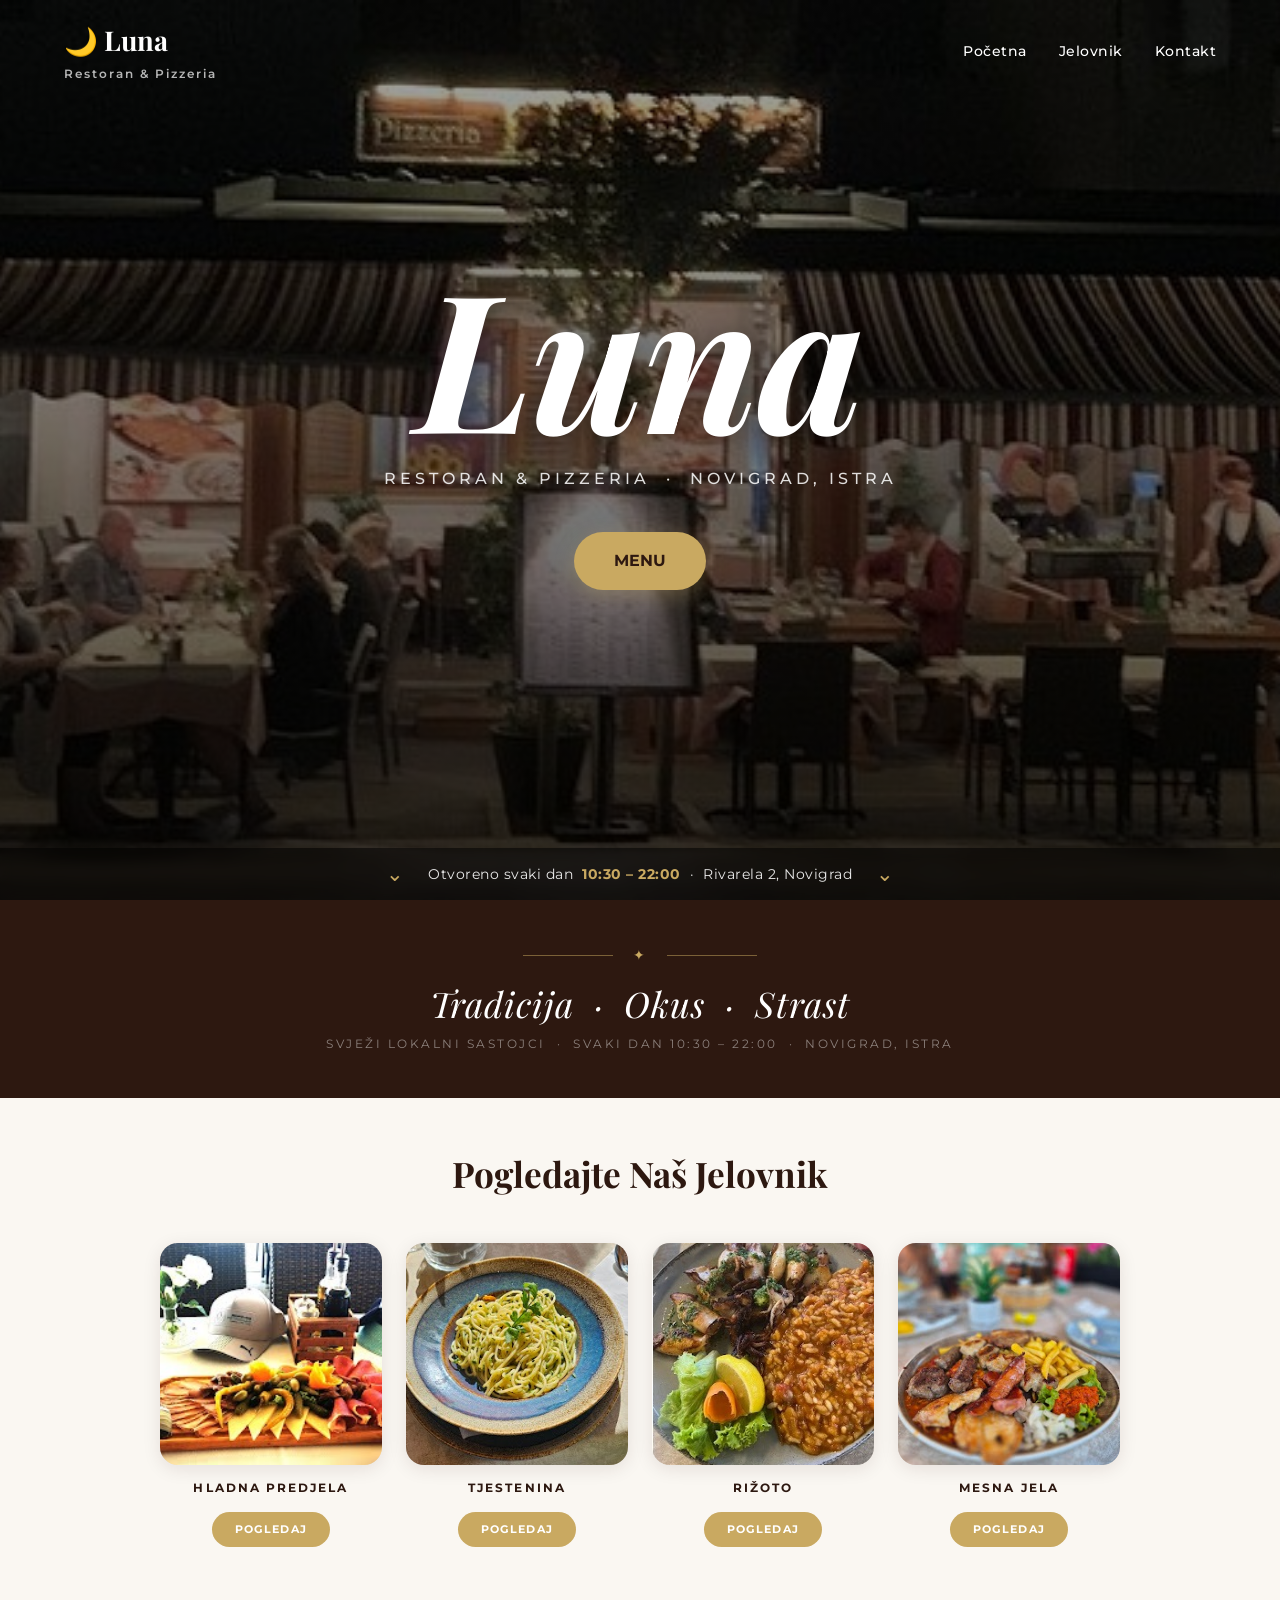
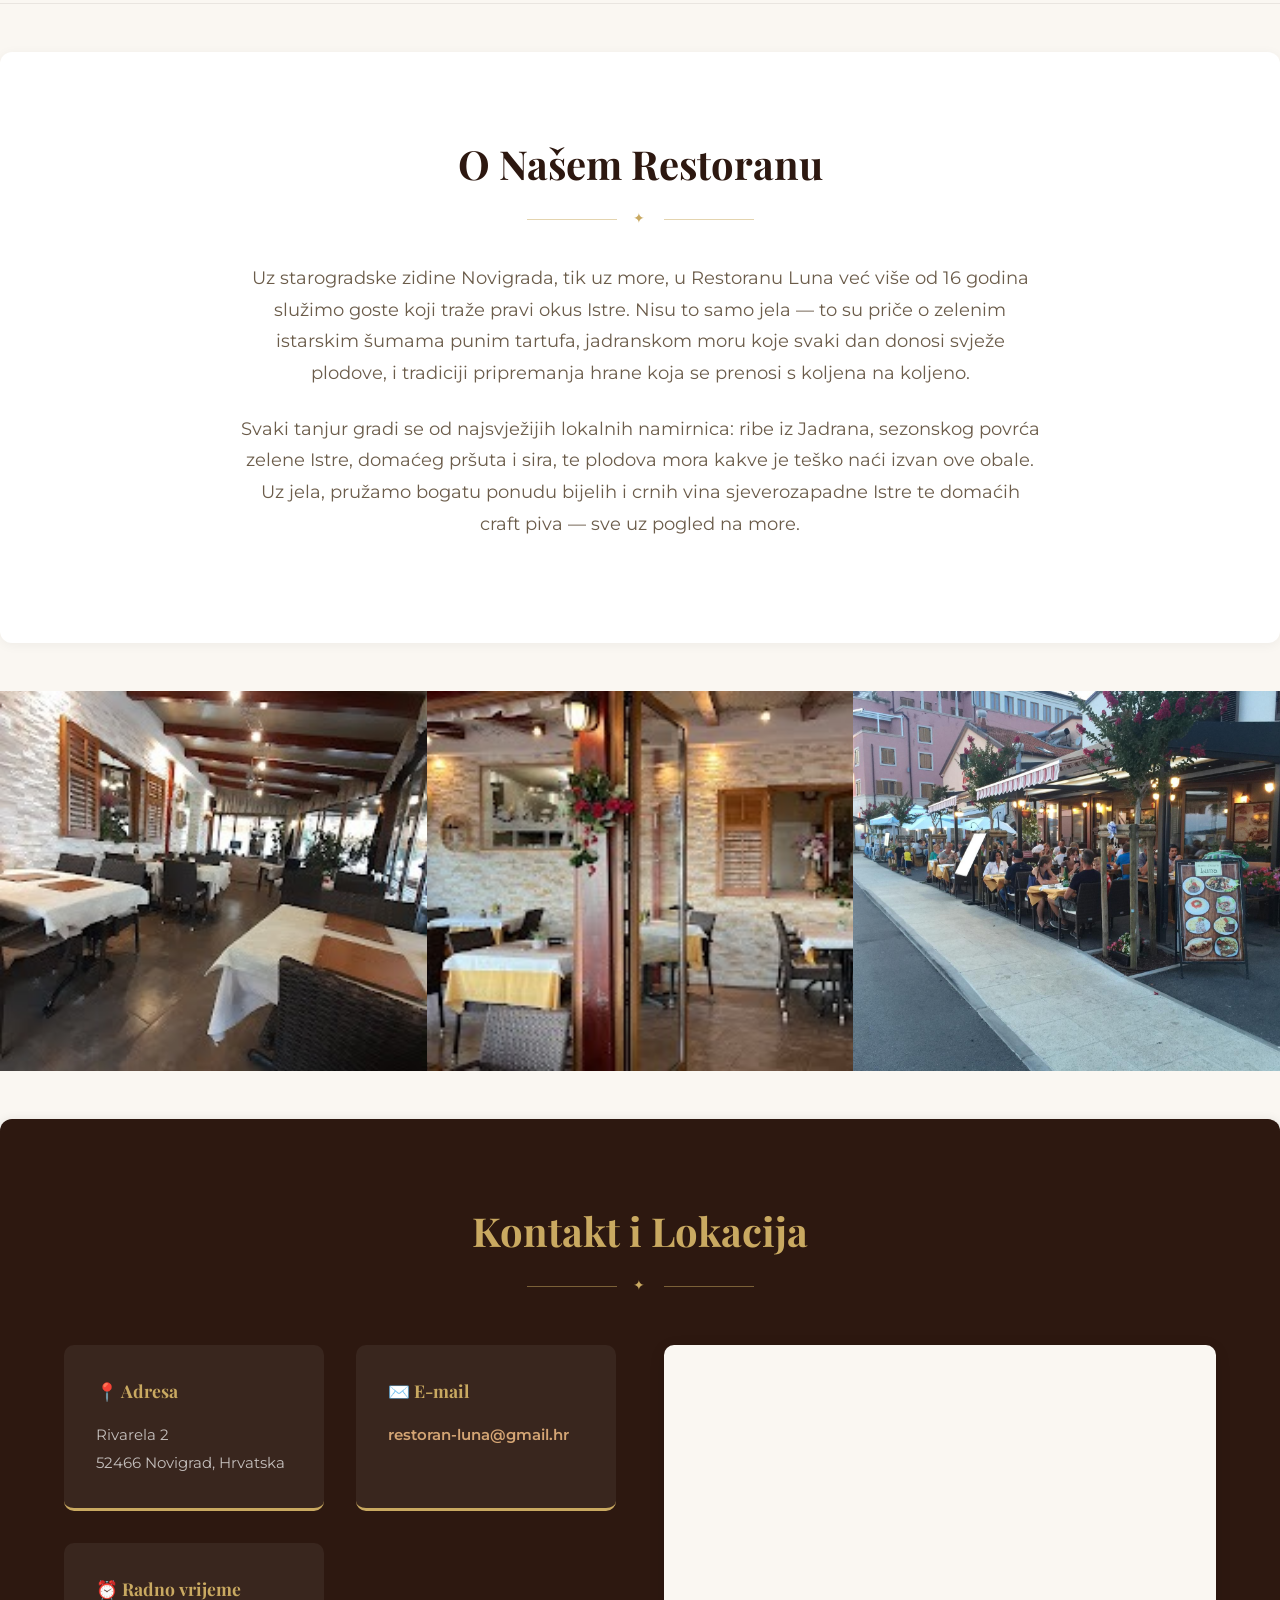
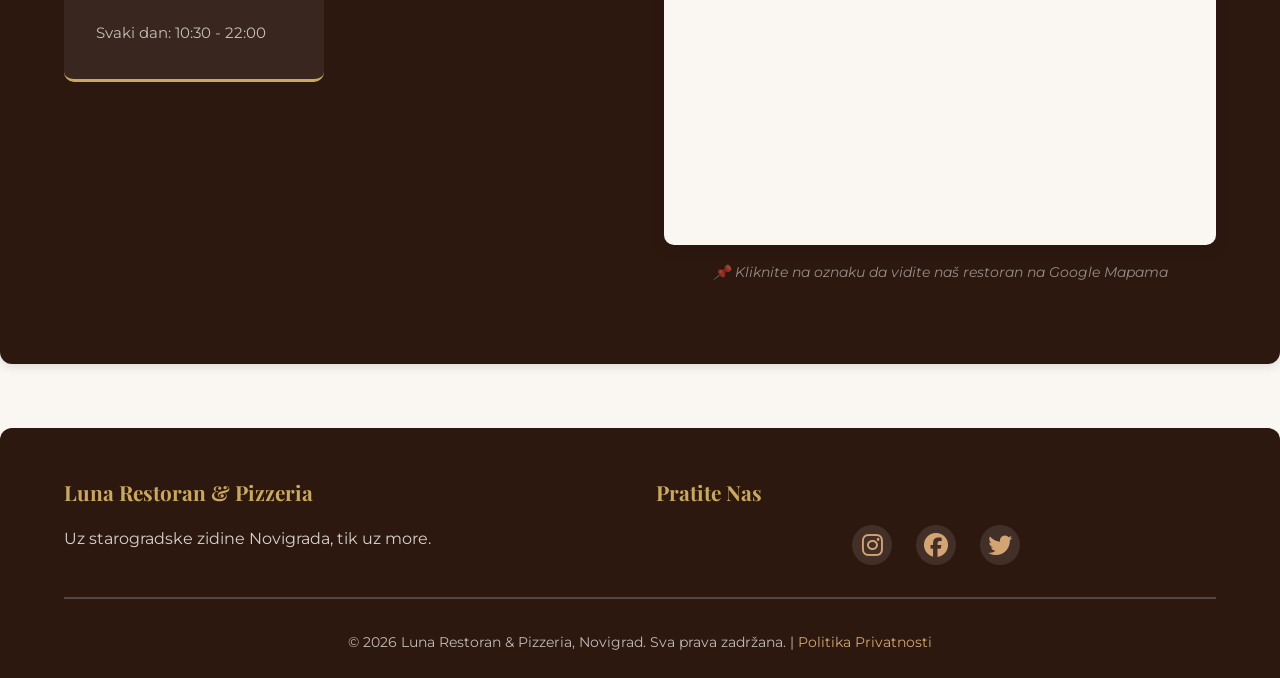
==== commit 9e907135: "inex fix" ====
--- a/index.html
+++ b/index.html
@@ -123,12 +123,12 @@
         <h2 class="cat-strip-title">Pogledajte Naš Jelovnik</h2>
         <div class="cat-strip-cards">
             <div class="cat-card">
-                <div class="cat-card-img"><img src="assets/images/Jelovnik/1. Hladna//1 (2).jpg" alt="Hladna Predjela"></div>
+                <div class="cat-card-img"><img src="assets/images/Jelovnik/1. Hladna/hladnimix.jpg" alt="Hladna Predjela"></div>
                 <span class="cat-card-name">Hladna Predjela</span>
                 <a href="menu.html" class="cat-card-btn">Pogledaj</a>
             </div>
             <div class="cat-card">
-                <div class="cat-card-img"><img src="assets/images/Jelovnik/5. tjestenina/1. zanimljivo.jpg" alt="Tjestenina"></div>
+                <div class="cat-card-img"><img src="assets/images/Jelovnik/5. tjestenina/cesnjak.jpg" alt="Tjestenina"></div>
                 <span class="cat-card-name">Tjestenina</span>
                 <a href="menu.html" class="cat-card-btn">Pogledaj</a>
             </div>
